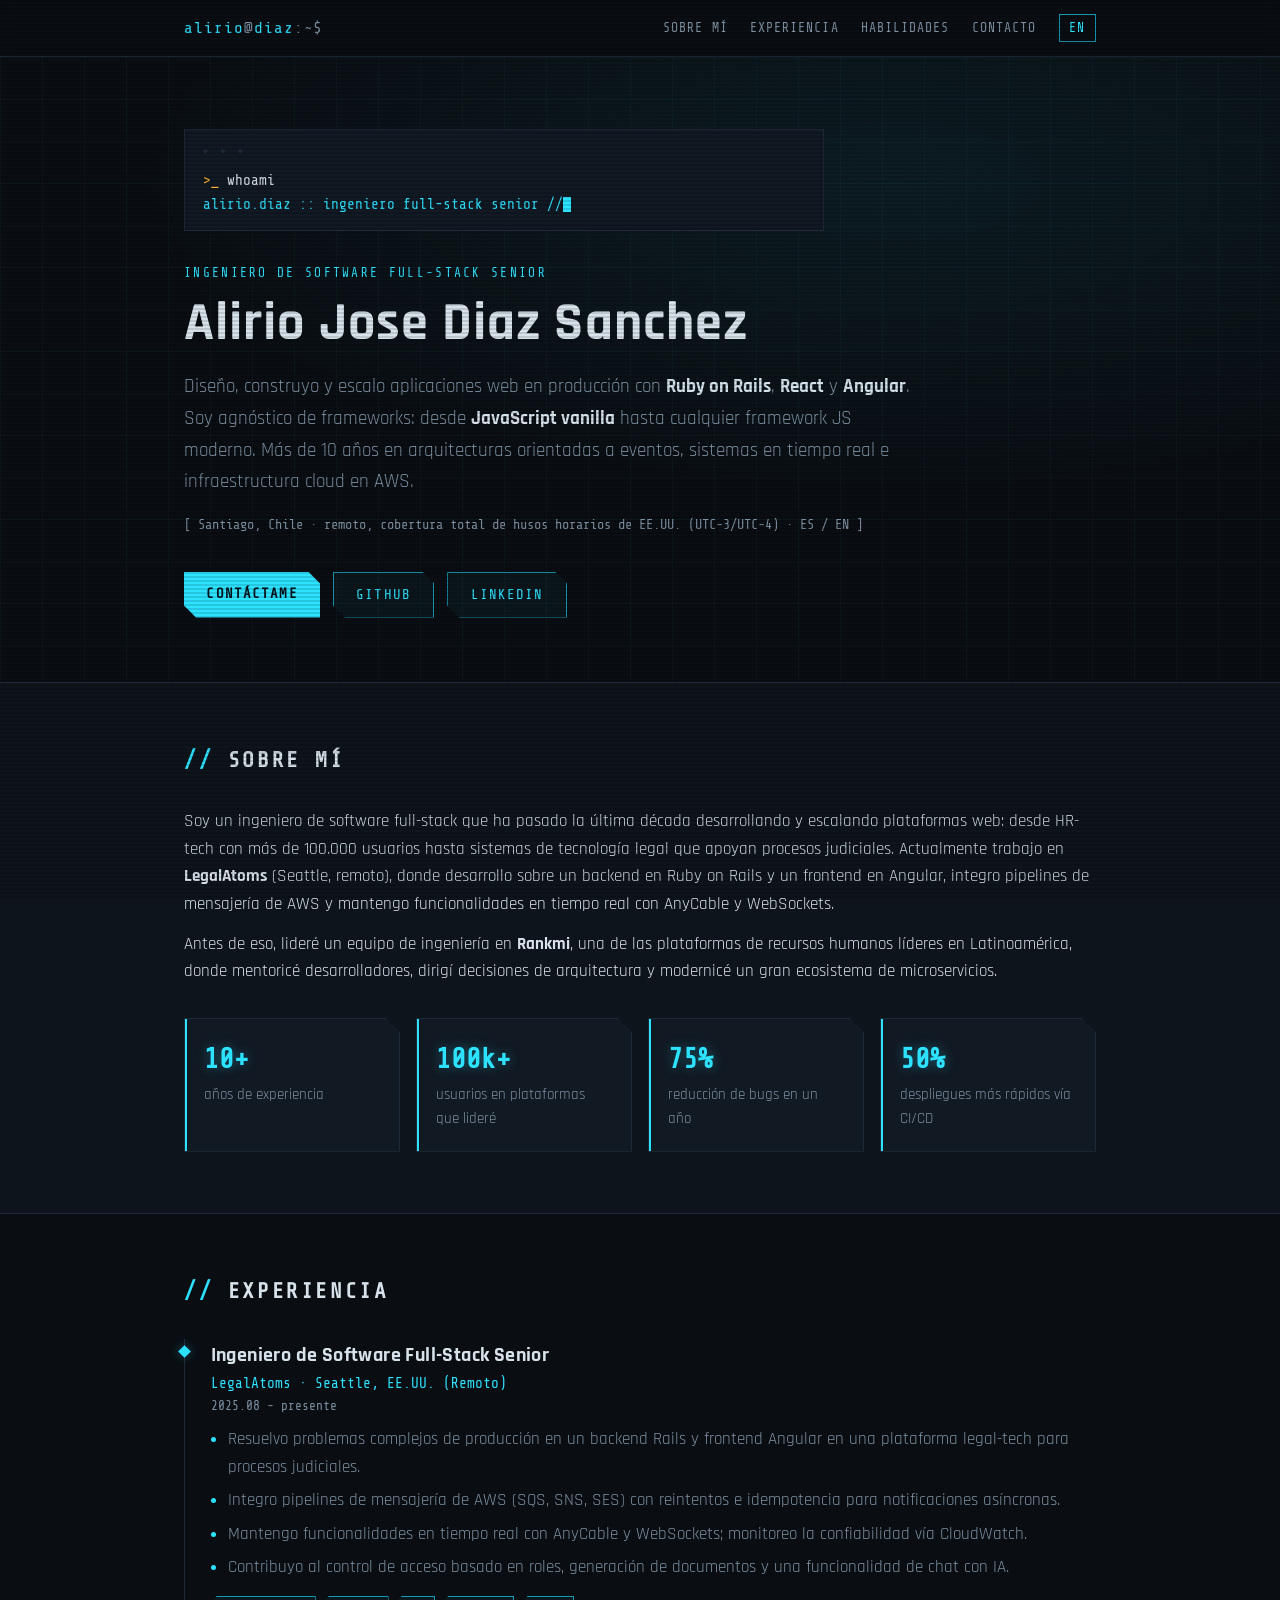
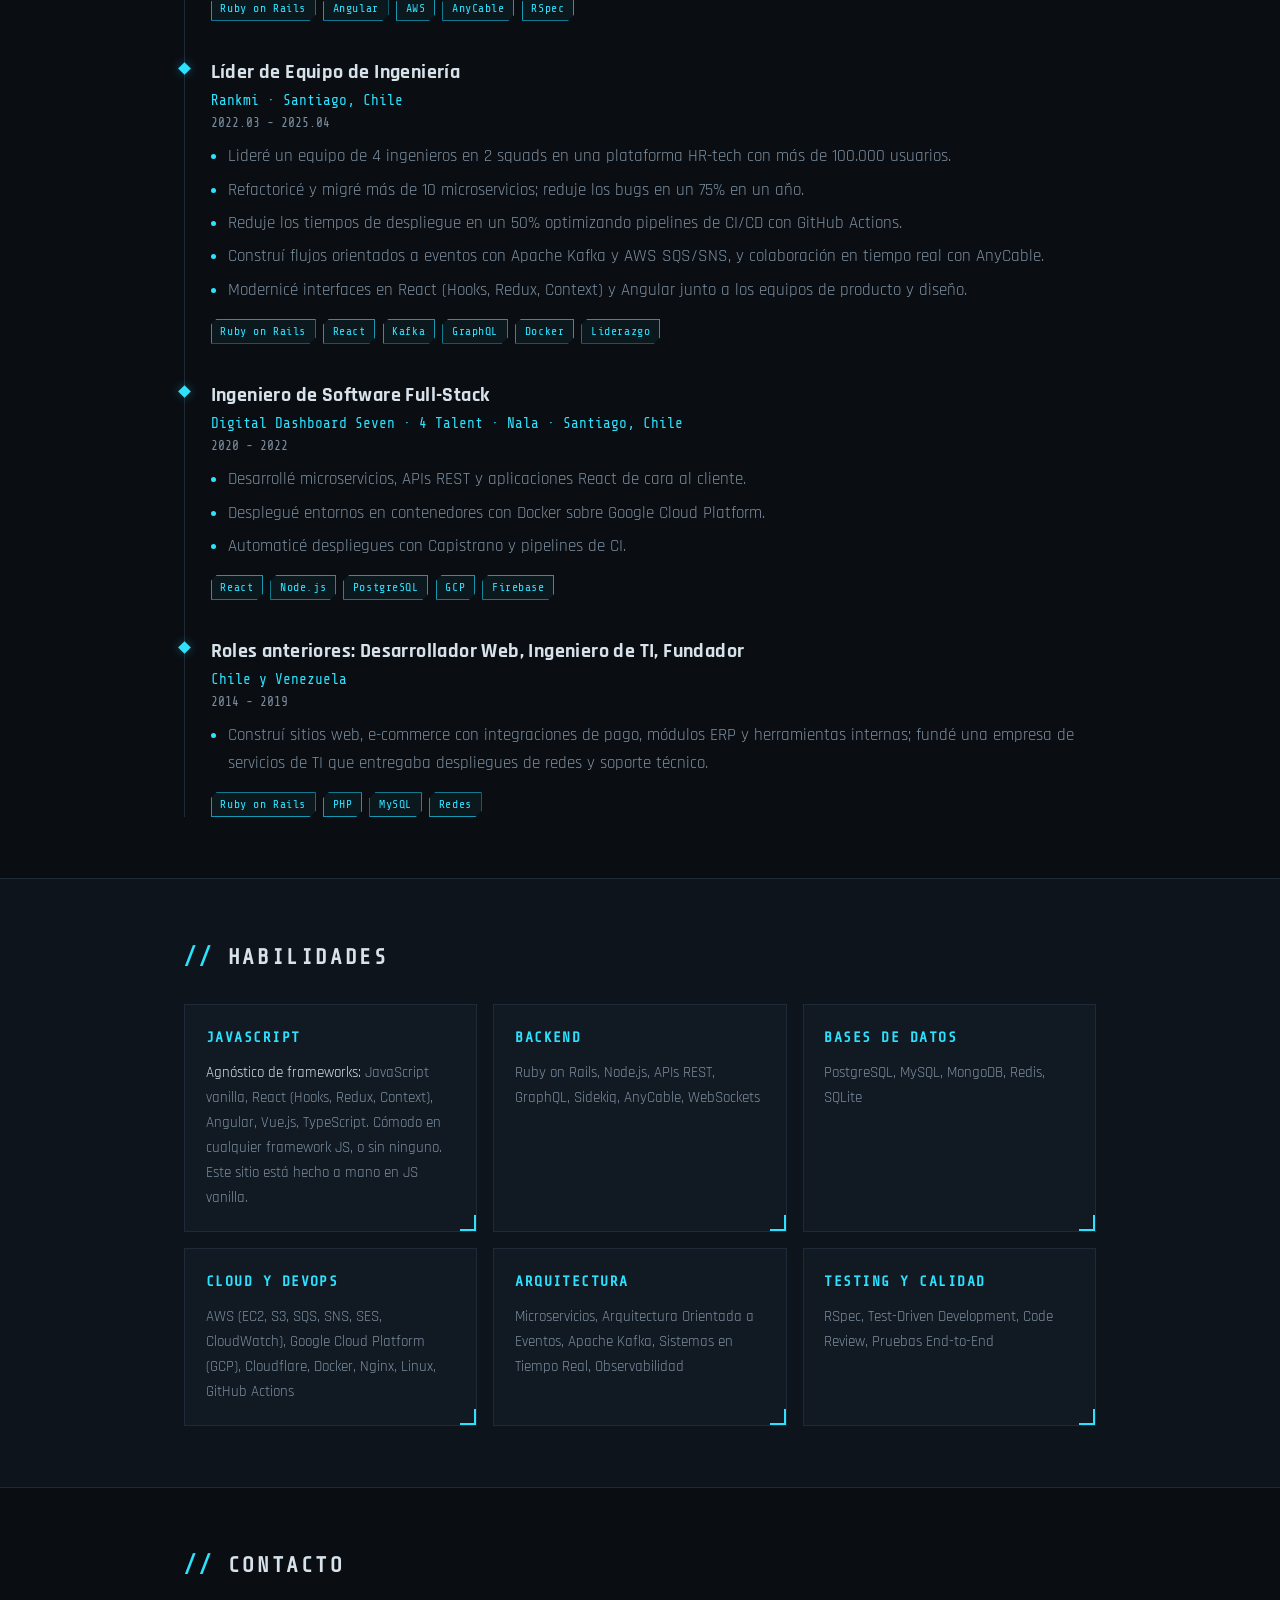
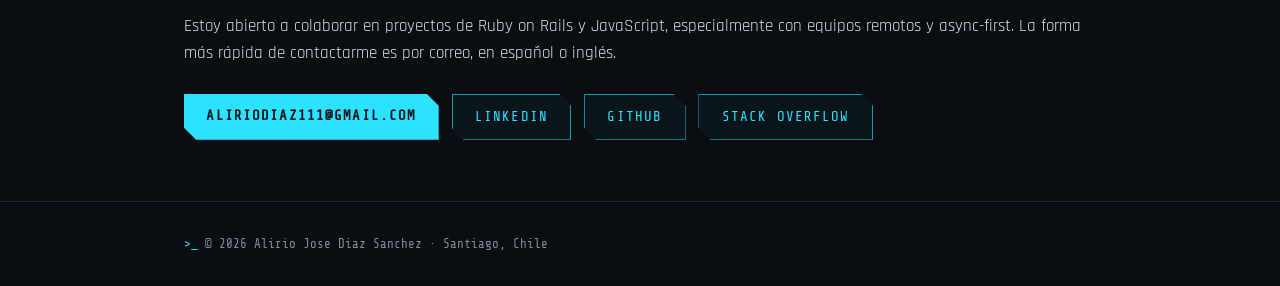
==== es/index.html @ b6ef4b98 "Add personal website: bilingual (EN/ES) portfolio with SEO Co-Authored-By: Claude Fable 5 <noreply@a" ====
<!DOCTYPE html>
<html lang="es">
<head>
  <meta charset="UTF-8">
  <meta name="viewport" content="width=device-width, initial-scale=1.0">
  <title>Alirio Diaz | Ingeniero de Software Full-Stack Senior | Ruby on Rails · React · Angular</title>
  <meta name="description" content="Alirio Jose Diaz Sanchez es un Ingeniero de Software Full-Stack Senior en Santiago de Chile con más de 10 años de experiencia construyendo y escalando aplicaciones web con Ruby on Rails, React, Angular, JavaScript vanilla y AWS.">
  <meta name="author" content="Alirio Jose Diaz Sanchez">
  <meta name="theme-color" content="#0a0e13">
  <link rel="canonical" href="https://aliriods.github.io/es/">
  <link rel="alternate" hreflang="en" href="https://aliriods.github.io/">
  <link rel="alternate" hreflang="es" href="https://aliriods.github.io/es/">
  <link rel="alternate" hreflang="x-default" href="https://aliriods.github.io/">

  <!-- Open Graph -->
  <meta property="og:type" content="profile">
  <meta property="og:title" content="Alirio Diaz | Ingeniero de Software Full-Stack Senior">
  <meta property="og:description" content="Más de 10 años construyendo y escalando aplicaciones web en producción con Ruby on Rails, React, Angular y AWS. Ingeniero JavaScript agnóstico de frameworks. Santiago de Chile, remoto y async-first.">
  <meta property="og:url" content="https://aliriods.github.io/es/">
  <meta property="og:site_name" content="Alirio Diaz">
  <meta property="og:locale" content="es_ES">
  <meta property="og:locale:alternate" content="en_US">

  <!-- Twitter Card -->
  <meta name="twitter:card" content="summary">
  <meta name="twitter:title" content="Alirio Diaz | Ingeniero de Software Full-Stack Senior">
  <meta name="twitter:description" content="Más de 10 años construyendo y escalando aplicaciones web en producción con Ruby on Rails, React, Angular y AWS.">

  <!-- Datos estructurados -->
  <script type="application/ld+json">
  {
    "@context": "https://schema.org",
    "@type": "Person",
    "name": "Alirio Jose Diaz Sanchez",
    "alternateName": "Alirio Diaz",
    "jobTitle": "Ingeniero de Software Full-Stack Senior",
    "url": "https://aliriods.github.io/es/",
    "email": "mailto:aliriodiaz111@gmail.com",
    "address": {
      "@type": "PostalAddress",
      "addressLocality": "Santiago",
      "addressCountry": "CL"
    },
    "worksFor": {
      "@type": "Organization",
      "name": "LegalAtoms"
    },
    "alumniOf": {
      "@type": "CollegeOrUniversity",
      "name": "Universidad Nacional Experimental Politécnica de la Fuerza Armada (UNEFA)"
    },
    "knowsAbout": ["Ruby on Rails", "React", "Angular", "JavaScript", "TypeScript", "PostgreSQL", "AWS", "Google Cloud Platform", "Cloudflare", "Apache Kafka", "Docker", "GraphQL", "Microservicios", "Arquitectura Orientada a Eventos"],
    "knowsLanguage": ["es", "en"],
    "sameAs": [
      "https://github.com/AlirioDS",
      "https://www.linkedin.com/in/alirio-diaz",
      "https://stackoverflow.com/users/6620037/alirio-diaz"
    ]
  }
  </script>

  <link rel="preconnect" href="https://fonts.googleapis.com">
  <link rel="preconnect" href="https://fonts.gstatic.com" crossorigin>
  <link href="https://fonts.googleapis.com/css2?family=Rajdhani:wght@400;600;700&family=Share+Tech+Mono&display=swap" rel="stylesheet">
  <link rel="stylesheet" href="../style.css">
</head>
<body>

<nav>
  <div class="container">
    <a class="brand" href="#">alirio<span>@</span>diaz<span>:~$</span></a>
    <div class="links">
      <a href="#about">Sobre mí</a>
      <a href="#experience">Experiencia</a>
      <a href="#skills">Habilidades</a>
      <a href="#contact">Contacto</a>
      <a class="lang" href="/" hreflang="en" lang="en">EN</a>
    </div>
  </div>
</nav>

<header class="hero">
  <div class="container">
    <div class="terminal" aria-hidden="true">
      <span class="prompt">&gt;_</span> <span class="cmd">whoami</span>
      <span class="out" id="term-out" data-text="alirio.diaz :: ingeniero full-stack senior // acceso concedido"></span>
    </div>
    <p class="kicker">Ingeniero de Software Full-Stack Senior</p>
    <h1><span class="glitch" data-text="Alirio Jose Diaz Sanchez">Alirio Jose Diaz Sanchez</span></h1>
    <p class="tagline">Diseño, construyo y escalo aplicaciones web en producción con <strong>Ruby on Rails</strong>, <strong>React</strong> y <strong>Angular</strong>. Soy agnóstico de frameworks: desde <strong>JavaScript vanilla</strong> hasta cualquier framework JS moderno. Más de 10 años en arquitecturas orientadas a eventos, sistemas en tiempo real e infraestructura cloud en AWS.</p>
    <p class="meta">[ Santiago, Chile · remoto, cobertura total de husos horarios de EE.UU. (UTC-3/UTC-4) · ES / EN ]</p>
    <div class="actions">
      <a class="btn primary" href="mailto:aliriodiaz111@gmail.com">Contáctame</a>
      <a class="btn ghost" href="https://github.com/AlirioDS" rel="me">GitHub</a>
      <a class="btn ghost" href="https://www.linkedin.com/in/alirio-diaz" rel="me">LinkedIn</a>
    </div>
  </div>
</header>

<section class="alt" id="about">
  <div class="container reveal">
    <h2>Sobre mí</h2>
    <p>Soy un ingeniero de software full-stack que ha pasado la última década desarrollando y escalando plataformas web: desde HR-tech con más de 100.000 usuarios hasta sistemas de tecnología legal que apoyan procesos judiciales. Actualmente trabajo en <strong>LegalAtoms</strong> (Seattle, remoto), donde desarrollo sobre un backend en Ruby on Rails y un frontend en Angular, integro pipelines de mensajería de AWS y mantengo funcionalidades en tiempo real con AnyCable y WebSockets.</p>
    <p style="margin-top:0.75rem;">Antes de eso, lideré un equipo de ingeniería en <strong>Rankmi</strong>, una de las plataformas de recursos humanos líderes en Latinoamérica, donde mentoricé desarrolladores, dirigí decisiones de arquitectura y modernicé un gran ecosistema de microservicios.</p>
    <div class="stats">
      <div class="stat"><div class="num">10+</div><div class="label">años de experiencia</div></div>
      <div class="stat"><div class="num">100k+</div><div class="label">usuarios en plataformas que lideré</div></div>
      <div class="stat"><div class="num">75%</div><div class="label">reducción de bugs en un año</div></div>
      <div class="stat"><div class="num">50%</div><div class="label">despliegues más rápidos vía CI/CD</div></div>
    </div>
  </div>
</section>

<section id="experience">
  <div class="container">
    <h2>Experiencia</h2>

    <div class="job reveal">
      <h3>Ingeniero de Software Full-Stack Senior</h3>
      <p class="org">LegalAtoms · Seattle, EE.UU. (Remoto)</p>
      <p class="period">2025.08 - presente</p>
      <ul>
        <li>Resuelvo problemas complejos de producción en un backend Rails y frontend Angular en una plataforma legal-tech para procesos judiciales.</li>
        <li>Integro pipelines de mensajería de AWS (SQS, SNS, SES) con reintentos e idempotencia para notificaciones asíncronas.</li>
        <li>Mantengo funcionalidades en tiempo real con AnyCable y WebSockets; monitoreo la confiabilidad vía CloudWatch.</li>
        <li>Contribuyo al control de acceso basado en roles, generación de documentos y una funcionalidad de chat con IA.</li>
      </ul>
      <div class="tags"><span class="tag">Ruby on Rails</span><span class="tag">Angular</span><span class="tag">AWS</span><span class="tag">AnyCable</span><span class="tag">RSpec</span></div>
    </div>

    <div class="job reveal">
      <h3>Líder de Equipo de Ingeniería</h3>
      <p class="org">Rankmi · Santiago, Chile</p>
      <p class="period">2022.03 - 2025.04</p>
      <ul>
        <li>Lideré un equipo de 4 ingenieros en 2 squads en una plataforma HR-tech con más de 100.000 usuarios.</li>
        <li>Refactoricé y migré más de 10 microservicios; reduje los bugs en un 75% en un año.</li>
        <li>Reduje los tiempos de despliegue en un 50% optimizando pipelines de CI/CD con GitHub Actions.</li>
        <li>Construí flujos orientados a eventos con Apache Kafka y AWS SQS/SNS, y colaboración en tiempo real con AnyCable.</li>
        <li>Modernicé interfaces en React (Hooks, Redux, Context) y Angular junto a los equipos de producto y diseño.</li>
      </ul>
      <div class="tags"><span class="tag">Ruby on Rails</span><span class="tag">React</span><span class="tag">Kafka</span><span class="tag">GraphQL</span><span class="tag">Docker</span><span class="tag">Liderazgo</span></div>
    </div>

    <div class="job reveal">
      <h3>Ingeniero de Software Full-Stack</h3>
      <p class="org">Digital Dashboard Seven · 4 Talent · Nala · Santiago, Chile</p>
      <p class="period">2020 - 2022</p>
      <ul>
        <li>Desarrollé microservicios, APIs REST y aplicaciones React de cara al cliente.</li>
        <li>Desplegué entornos en contenedores con Docker sobre Google Cloud Platform.</li>
        <li>Automaticé despliegues con Capistrano y pipelines de CI.</li>
      </ul>
      <div class="tags"><span class="tag">React</span><span class="tag">Node.js</span><span class="tag">PostgreSQL</span><span class="tag">GCP</span><span class="tag">Firebase</span></div>
    </div>

    <div class="job reveal">
      <h3>Roles anteriores: Desarrollador Web, Ingeniero de TI, Fundador</h3>
      <p class="org">Chile y Venezuela</p>
      <p class="period">2014 - 2019</p>
      <ul>
        <li>Construí sitios web, e-commerce con integraciones de pago, módulos ERP y herramientas internas; fundé una empresa de servicios de TI que entregaba despliegues de redes y soporte técnico.</li>
      </ul>
      <div class="tags"><span class="tag">Ruby on Rails</span><span class="tag">PHP</span><span class="tag">MySQL</span><span class="tag">Redes</span></div>
    </div>
  </div>
</section>

<section class="alt" id="skills">
  <div class="container">
    <h2>Habilidades</h2>
    <div class="skills-grid">
      <div class="skill-card reveal"><h3>JavaScript</h3><p><span class="hl">Agnóstico de frameworks:</span> JavaScript vanilla, React (Hooks, Redux, Context), Angular, Vue.js, TypeScript. Cómodo en cualquier framework JS, o sin ninguno. Este sitio está hecho a mano en JS vanilla.</p></div>
      <div class="skill-card reveal"><h3>Backend</h3><p>Ruby on Rails, Node.js, APIs REST, GraphQL, Sidekiq, AnyCable, WebSockets</p></div>
      <div class="skill-card reveal"><h3>Bases de datos</h3><p>PostgreSQL, MySQL, MongoDB, Redis, SQLite</p></div>
      <div class="skill-card reveal"><h3>Cloud y DevOps</h3><p>AWS (EC2, S3, SQS, SNS, SES, CloudWatch), Google Cloud Platform (GCP), Cloudflare, Docker, Nginx, Linux, GitHub Actions</p></div>
      <div class="skill-card reveal"><h3>Arquitectura</h3><p>Microservicios, Arquitectura Orientada a Eventos, Apache Kafka, Sistemas en Tiempo Real, Observabilidad</p></div>
      <div class="skill-card reveal"><h3>Testing y Calidad</h3><p>RSpec, Test-Driven Development, Code Review, Pruebas End-to-End</p></div>
    </div>
  </div>
</section>

<section id="contact">
  <div class="container reveal">
    <h2>Contacto</h2>
    <p>Estoy abierto a colaborar en proyectos de Ruby on Rails y JavaScript, especialmente con equipos remotos y async-first. La forma más rápida de contactarme es por correo, en español o inglés.</p>
    <div class="contact-links">
      <a class="btn primary" href="mailto:aliriodiaz111@gmail.com">aliriodiaz111@gmail.com</a>
      <a class="btn ghost" href="https://www.linkedin.com/in/alirio-diaz" rel="me">LinkedIn</a>
      <a class="btn ghost" href="https://github.com/AlirioDS" rel="me">GitHub</a>
      <a class="btn ghost" href="https://stackoverflow.com/users/6620037/alirio-diaz" rel="me">Stack Overflow</a>
    </div>
  </div>
</section>

<footer>
  <div class="container">
    <span class="accent">&gt;_</span> © 2026 Alirio Jose Diaz Sanchez · Santiago, Chile
  </div>
</footer>

<script src="../app.js"></script>
</body>
</html>
---- style.css ----
/* ── ctOS-inspired theme ─────────────────────────────────────── */
:root {
  --bg: #0a0e13;
  --bg-alt: #0e141b;
  --panel: #111923;
  --text: #d7e2ea;
  --text-muted: #7d8fa0;
  --accent: #2de2ff;
  --accent-dim: #1698b3;
  --accent-glow: rgba(45, 226, 255, 0.35);
  --warn: #ffb02e;
  --border: #1e2a38;
  --mono: "Share Tech Mono", Consolas, Monaco, monospace;
  --sans: "Rajdhani", "Segoe UI", sans-serif;
}
* { margin: 0; padding: 0; box-sizing: border-box; }
html { scroll-behavior: smooth; }
body {
  font-family: var(--sans);
  background: var(--bg);
  color: var(--text);
  line-height: 1.65;
  font-size: 1.05rem;
  overflow-x: hidden;
}

/* scanlines overlay */
body::after {
  content: "";
  position: fixed; inset: 0;
  pointer-events: none;
  background: repeating-linear-gradient(
    0deg, transparent 0 2px, rgba(0, 0, 0, 0.12) 2px 4px
  );
  z-index: 999;
}

.container { max-width: 960px; margin: 0 auto; padding: 0 1.5rem; }
::selection { background: var(--accent); color: #04121a; }

a { color: var(--accent); }

/* ── nav ─────────────────────────────────────────────────────── */
nav {
  position: sticky; top: 0; z-index: 10;
  background: rgba(10, 14, 19, 0.9);
  backdrop-filter: blur(8px);
  border-bottom: 1px solid var(--border);
}
nav .container { display: flex; align-items: center; justify-content: space-between; height: 3.5rem; }
nav .brand {
  font-family: var(--mono); font-size: 1rem;
  color: var(--accent); text-decoration: none; letter-spacing: 0.06em;
}
nav .brand span { color: var(--text-muted); }
nav .links { display: flex; align-items: center; }
nav .links a {
  color: var(--text-muted); text-decoration: none; margin-left: 1.4rem;
  font-family: var(--mono); font-size: 0.82rem; text-transform: uppercase; letter-spacing: 0.08em;
}
nav .links a:hover { color: var(--accent); text-shadow: 0 0 8px var(--accent-glow); }
nav .lang {
  border: 1px solid var(--accent-dim); padding: 0.15rem 0.6rem;
  color: var(--accent) !important;
}
nav .lang:hover { background: var(--accent); color: #04121a !important; }

/* ── hero ────────────────────────────────────────────────────── */
header.hero { padding: 4.5rem 0 4rem; position: relative; }
header.hero::before {
  content: "";
  position: absolute; inset: 0;
  background:
    radial-gradient(ellipse 60% 50% at 70% 20%, rgba(45, 226, 255, 0.07), transparent),
    linear-gradient(rgba(45,226,255,0.03) 1px, transparent 1px),
    linear-gradient(90deg, rgba(45,226,255,0.03) 1px, transparent 1px);
  background-size: auto, 42px 42px, 42px 42px;
  pointer-events: none;
}
.terminal {
  font-family: var(--mono); font-size: 0.9rem;
  border: 1px solid var(--border); background: var(--panel);
  padding: 0.85rem 1.1rem; margin-bottom: 2rem; max-width: 640px;
  position: relative;
}
.terminal::before {
  content: "● ● ●"; display: block; color: var(--border);
  font-size: 0.6rem; letter-spacing: 0.35em; margin-bottom: 0.6rem;
}
.terminal .prompt { color: var(--warn); }
.terminal .cmd { color: var(--text); }
.terminal .out { color: var(--accent); display: block; min-height: 1.4em; }
.cursor { display: inline-block; width: 0.55em; height: 1.05em; background: var(--accent); vertical-align: text-bottom; animation: blink 1s steps(1) infinite; }
@keyframes blink { 50% { opacity: 0; } }

.hero .kicker {
  font-family: var(--mono); color: var(--accent);
  letter-spacing: 0.18em; text-transform: uppercase; font-size: 0.8rem;
}
.hero h1 {
  font-size: clamp(2.1rem, 6vw, 3.4rem); line-height: 1.1;
  margin: 0.6rem 0 1.1rem; font-weight: 700; letter-spacing: 0.02em;
  position: relative;
}

/* glitch */
.glitch { position: relative; display: inline-block; }
.glitch::before, .glitch::after {
  content: attr(data-text);
  position: absolute; inset: 0; overflow: hidden;
  clip-path: inset(50% 0 50% 0); opacity: 0;
}
.glitch::before { color: var(--accent); transform: translate(-2px, -2px); }
.glitch::after { color: var(--warn); transform: translate(2px, 2px); }
.glitch.glitching::before, .glitch.glitching::after { opacity: 0.85; animation: glitch-slice 0.35s steps(3) both; }
@keyframes glitch-slice {
  0%   { clip-path: inset(10% 0 80% 0); }
  33%  { clip-path: inset(60% 0 15% 0); }
  66%  { clip-path: inset(30% 0 55% 0); }
  100% { clip-path: inset(85% 0 5% 0); }
}

.hero p.tagline { font-size: 1.2rem; color: var(--text-muted); max-width: 46rem; }
.hero p.tagline strong { color: var(--text); }
.hero .meta { margin-top: 1rem; color: var(--text-muted); font-family: var(--mono); font-size: 0.85rem; }
.hero .actions { margin-top: 2.2rem; display: flex; gap: 0.8rem; flex-wrap: wrap; }

.btn {
  display: inline-block; padding: 0.65rem 1.4rem; text-decoration: none;
  font-family: var(--mono); font-size: 0.88rem; text-transform: uppercase; letter-spacing: 0.08em;
  clip-path: polygon(0 0, calc(100% - 12px) 0, 100% 12px, 100% 100%, 12px 100%, 0 calc(100% - 12px));
  transition: box-shadow 0.15s, background 0.15s, color 0.15s;
}
.btn.primary { background: var(--accent); color: #04121a; font-weight: 700; }
.btn.primary:hover { box-shadow: 0 0 18px var(--accent-glow); }
.btn.ghost { border: 1px solid var(--accent-dim); color: var(--accent); background: rgba(45,226,255,0.04); }
.btn.ghost:hover { background: rgba(45,226,255,0.12); box-shadow: 0 0 12px var(--accent-glow); }

/* ── sections ────────────────────────────────────────────────── */
section { padding: 3.8rem 0; }
section.alt { background: var(--bg-alt); border-top: 1px solid var(--border); border-bottom: 1px solid var(--border); }
h2 {
  font-family: var(--mono); font-size: 1.35rem; margin-bottom: 1.8rem;
  text-transform: uppercase; letter-spacing: 0.12em; color: var(--text);
}
h2::before { content: "// "; color: var(--accent); }

/* fade-in only when JS is running — content stays visible without it */
.js .reveal { opacity: 0; transform: translateY(18px); transition: opacity 0.5s, transform 0.5s; }
.js .reveal.visible { opacity: 1; transform: none; }

/* stats */
.stats { display: grid; grid-template-columns: repeat(auto-fit, minmax(180px, 1fr)); gap: 1rem; margin-top: 2rem; }
.stat {
  background: var(--panel); border: 1px solid var(--border); padding: 1.2rem;
  position: relative;
  clip-path: polygon(0 0, calc(100% - 14px) 0, 100% 14px, 100% 100%, 0 100%);
}
.stat::before { content: ""; position: absolute; left: 0; top: 0; bottom: 0; width: 2px; background: var(--accent); }
.stat .num { font-family: var(--mono); font-size: 1.7rem; font-weight: 700; color: var(--accent); text-shadow: 0 0 12px var(--accent-glow); }
.stat .label { color: var(--text-muted); font-size: 0.92rem; }

/* experience */
.job { border-left: 1px solid var(--border); padding: 0 0 2.2rem 1.6rem; position: relative; }
.job:last-child { padding-bottom: 0; }
.job::before {
  content: ""; position: absolute; left: -5px; top: 8px;
  width: 9px; height: 9px; background: var(--accent);
  transform: rotate(45deg); box-shadow: 0 0 10px var(--accent-glow);
}
.job h3 { font-size: 1.25rem; font-weight: 700; letter-spacing: 0.02em; }
.job .org { color: var(--accent); font-family: var(--mono); font-size: 0.9rem; }
.job .period { color: var(--text-muted); font-family: var(--mono); font-size: 0.8rem; margin-bottom: 0.6rem; }
.job ul { margin: 0.5rem 0 0.9rem 1.1rem; color: var(--text-muted); }
.job li { margin-bottom: 0.35rem; }
.job li::marker { color: var(--accent); }
.tags { display: flex; flex-wrap: wrap; gap: 0.45rem; }
.tag {
  font-family: var(--mono); font-size: 0.72rem; letter-spacing: 0.05em;
  color: var(--accent); border: 1px solid var(--accent-dim);
  padding: 0.12rem 0.55rem; background: rgba(45,226,255,0.05);
  clip-path: polygon(6px 0, 100% 0, 100% calc(100% - 6px), calc(100% - 6px) 100%, 0 100%, 0 6px);
}

/* skills */
.skills-grid { display: grid; grid-template-columns: repeat(auto-fit, minmax(260px, 1fr)); gap: 1rem; }
.skill-card {
  background: var(--panel); border: 1px solid var(--border); padding: 1.3rem;
  position: relative;
}
.skill-card::after {
  content: ""; position: absolute; right: 0; bottom: 0;
  width: 14px; height: 14px;
  border-right: 2px solid var(--accent); border-bottom: 2px solid var(--accent);
}
.skill-card h3 { font-family: var(--mono); font-size: 0.92rem; margin-bottom: 0.6rem; color: var(--accent); text-transform: uppercase; letter-spacing: 0.1em; }
.skill-card p { color: var(--text-muted); font-size: 0.95rem; }
.skill-card .hl { color: var(--text); }

/* contact */
.contact-links { display: flex; flex-wrap: wrap; gap: 0.8rem; margin-top: 1.6rem; }

footer {
  border-top: 1px solid var(--border); padding: 2rem 0;
  color: var(--text-muted); font-family: var(--mono); font-size: 0.78rem;
}
footer .accent { color: var(--accent); }

@media (max-width: 640px) {
  nav .container {
    flex-wrap: wrap; height: auto;
    padding-top: 0.55rem; padding-bottom: 0.65rem; row-gap: 0.25rem;
  }
  nav .brand { font-size: 0.88rem; }
  nav .links { display: flex; flex-wrap: wrap; gap: 0.45rem 1rem; width: 100%; }
  nav .links a { margin-left: 0; font-size: 0.74rem; }
  header.hero { padding: 3rem 0 2.5rem; }
}
@media (prefers-reduced-motion: reduce) {
  .js .reveal { opacity: 1; transform: none; transition: none; }
  .cursor { animation: none; }
  .glitch.glitching::before, .glitch.glitching::after { animation: none; opacity: 0; }
}
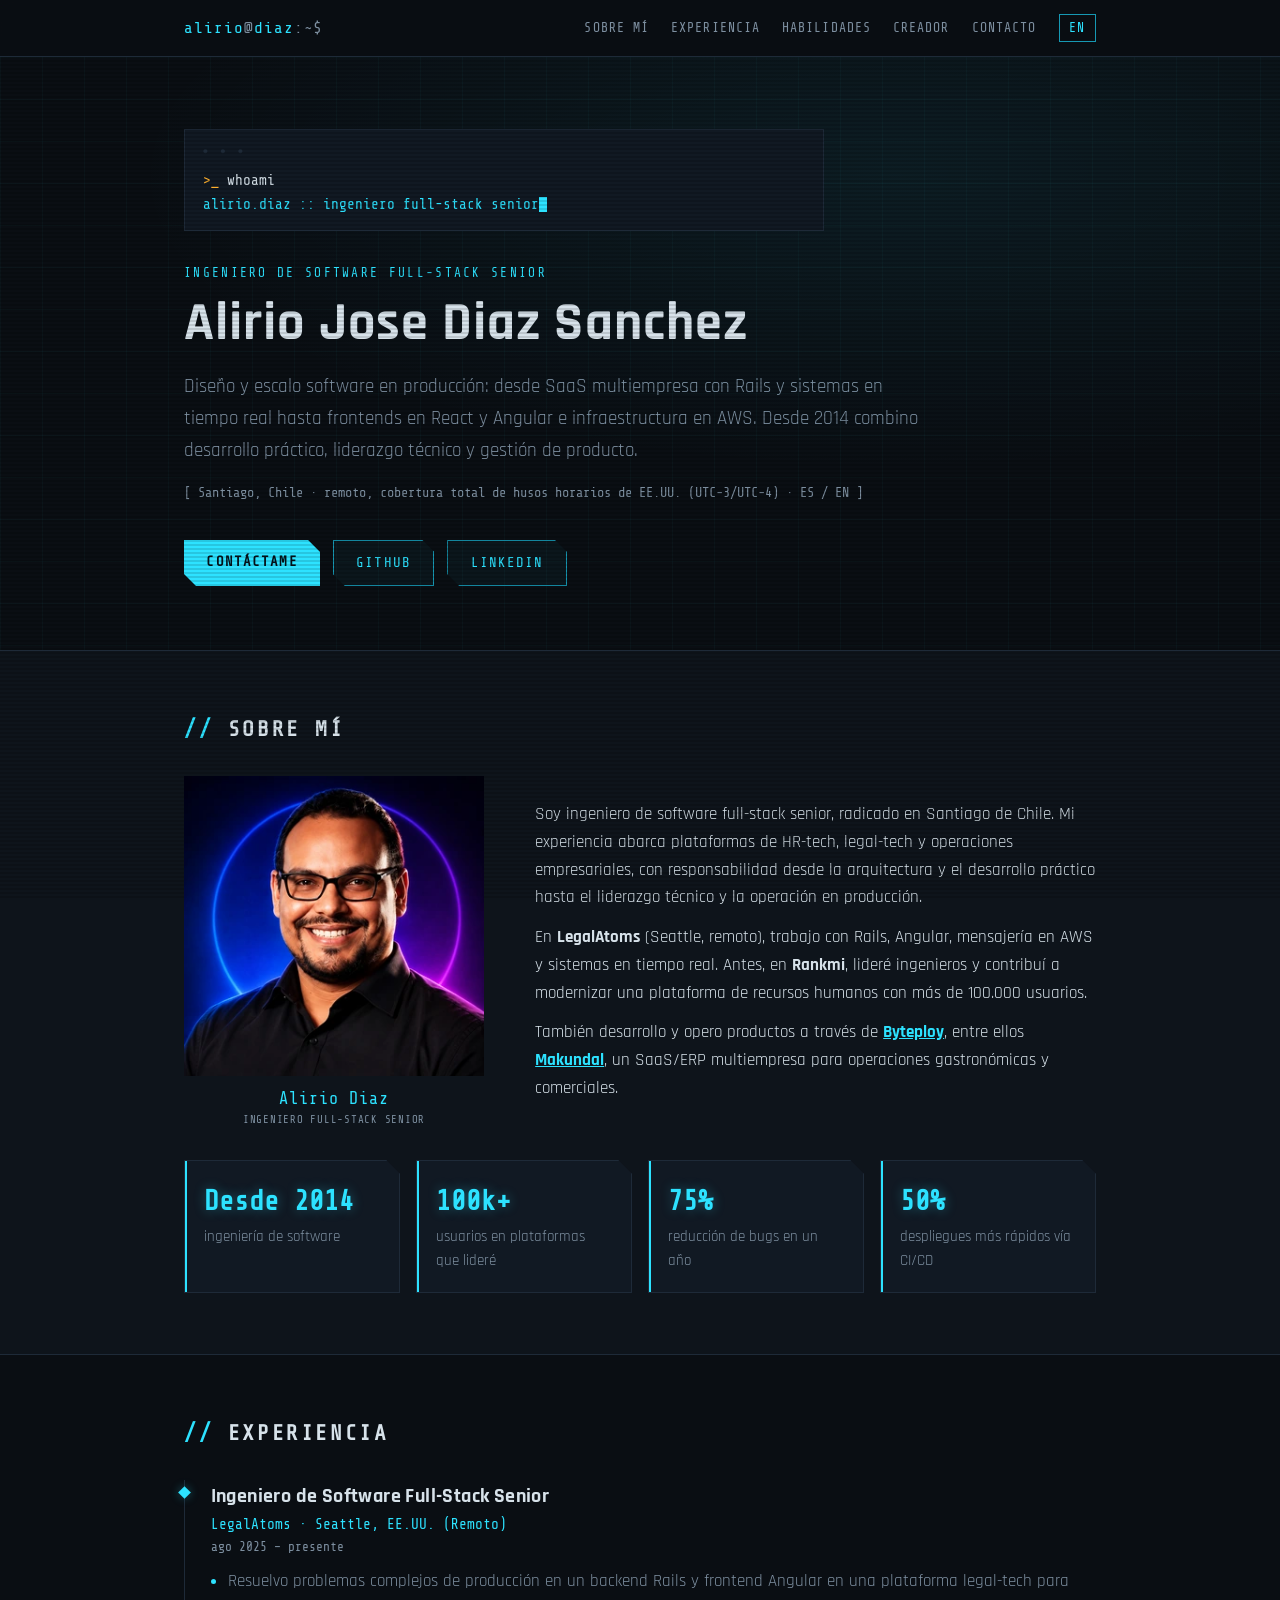
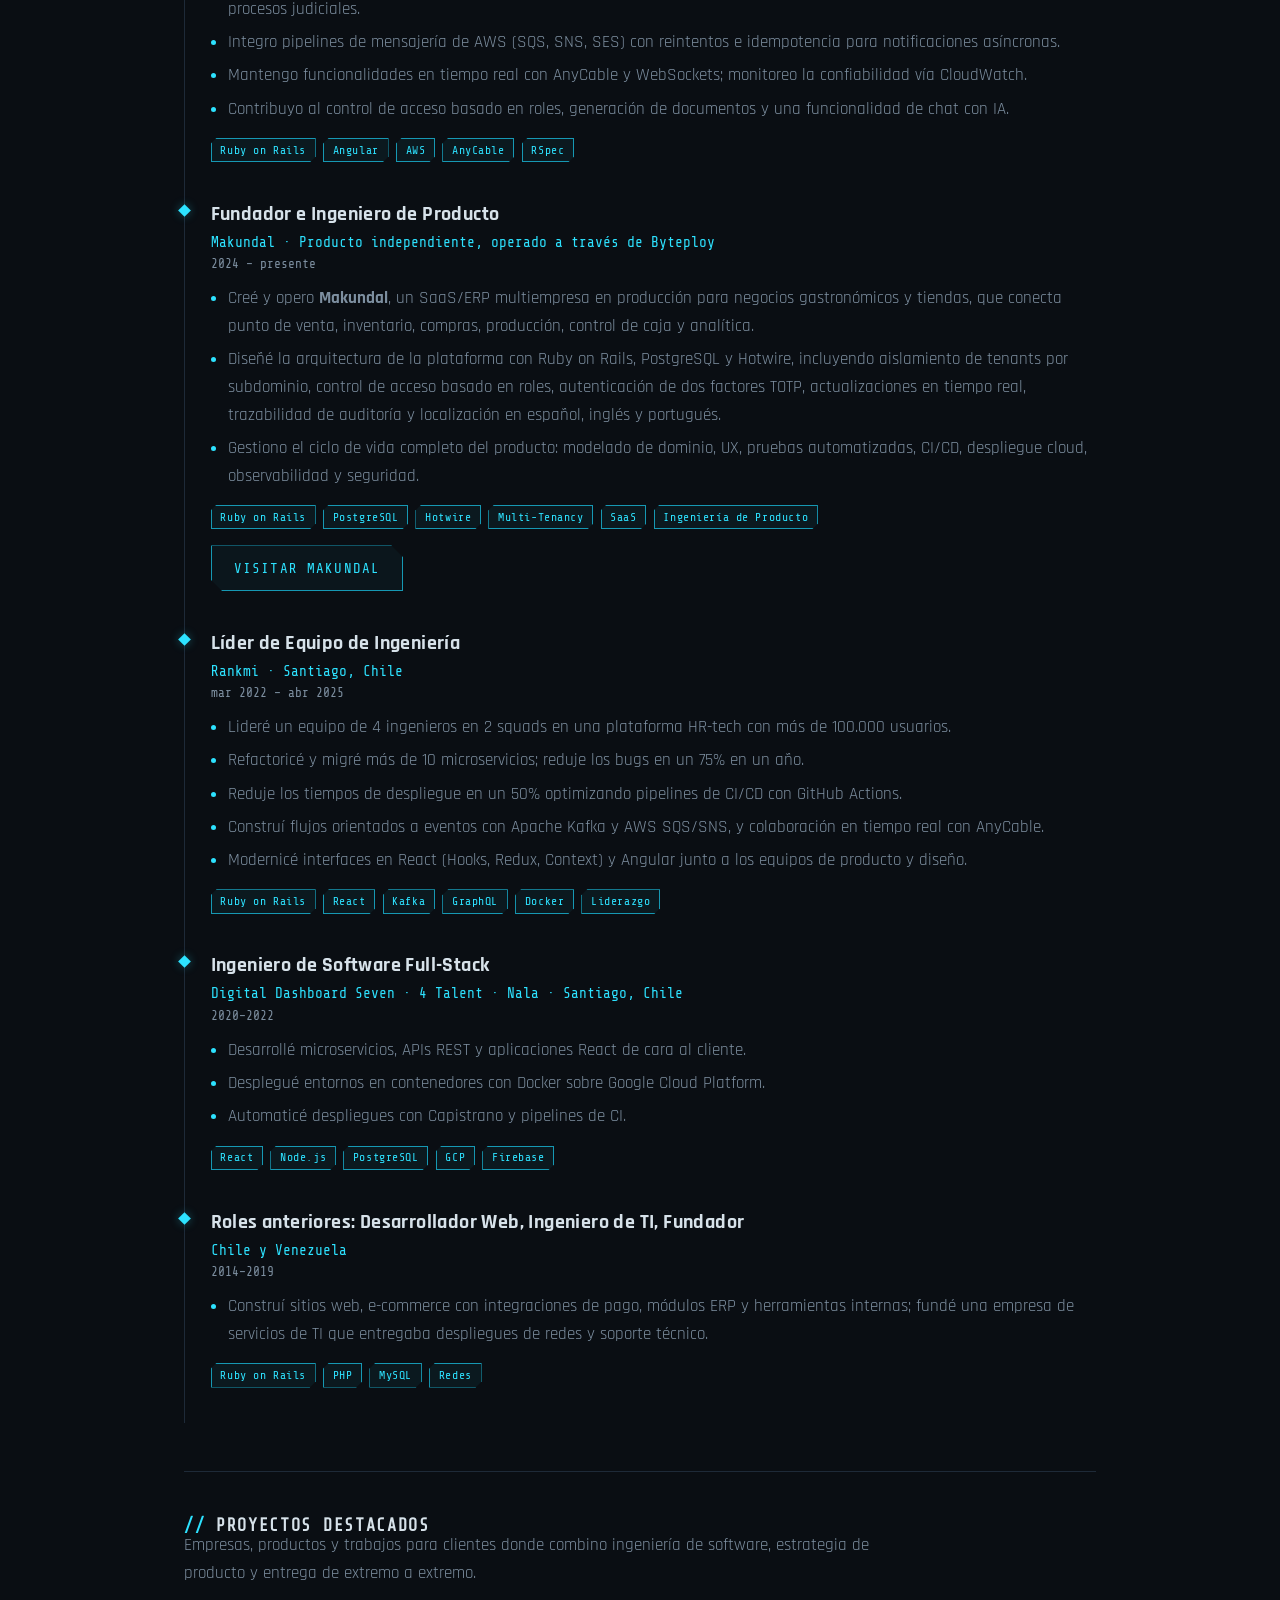
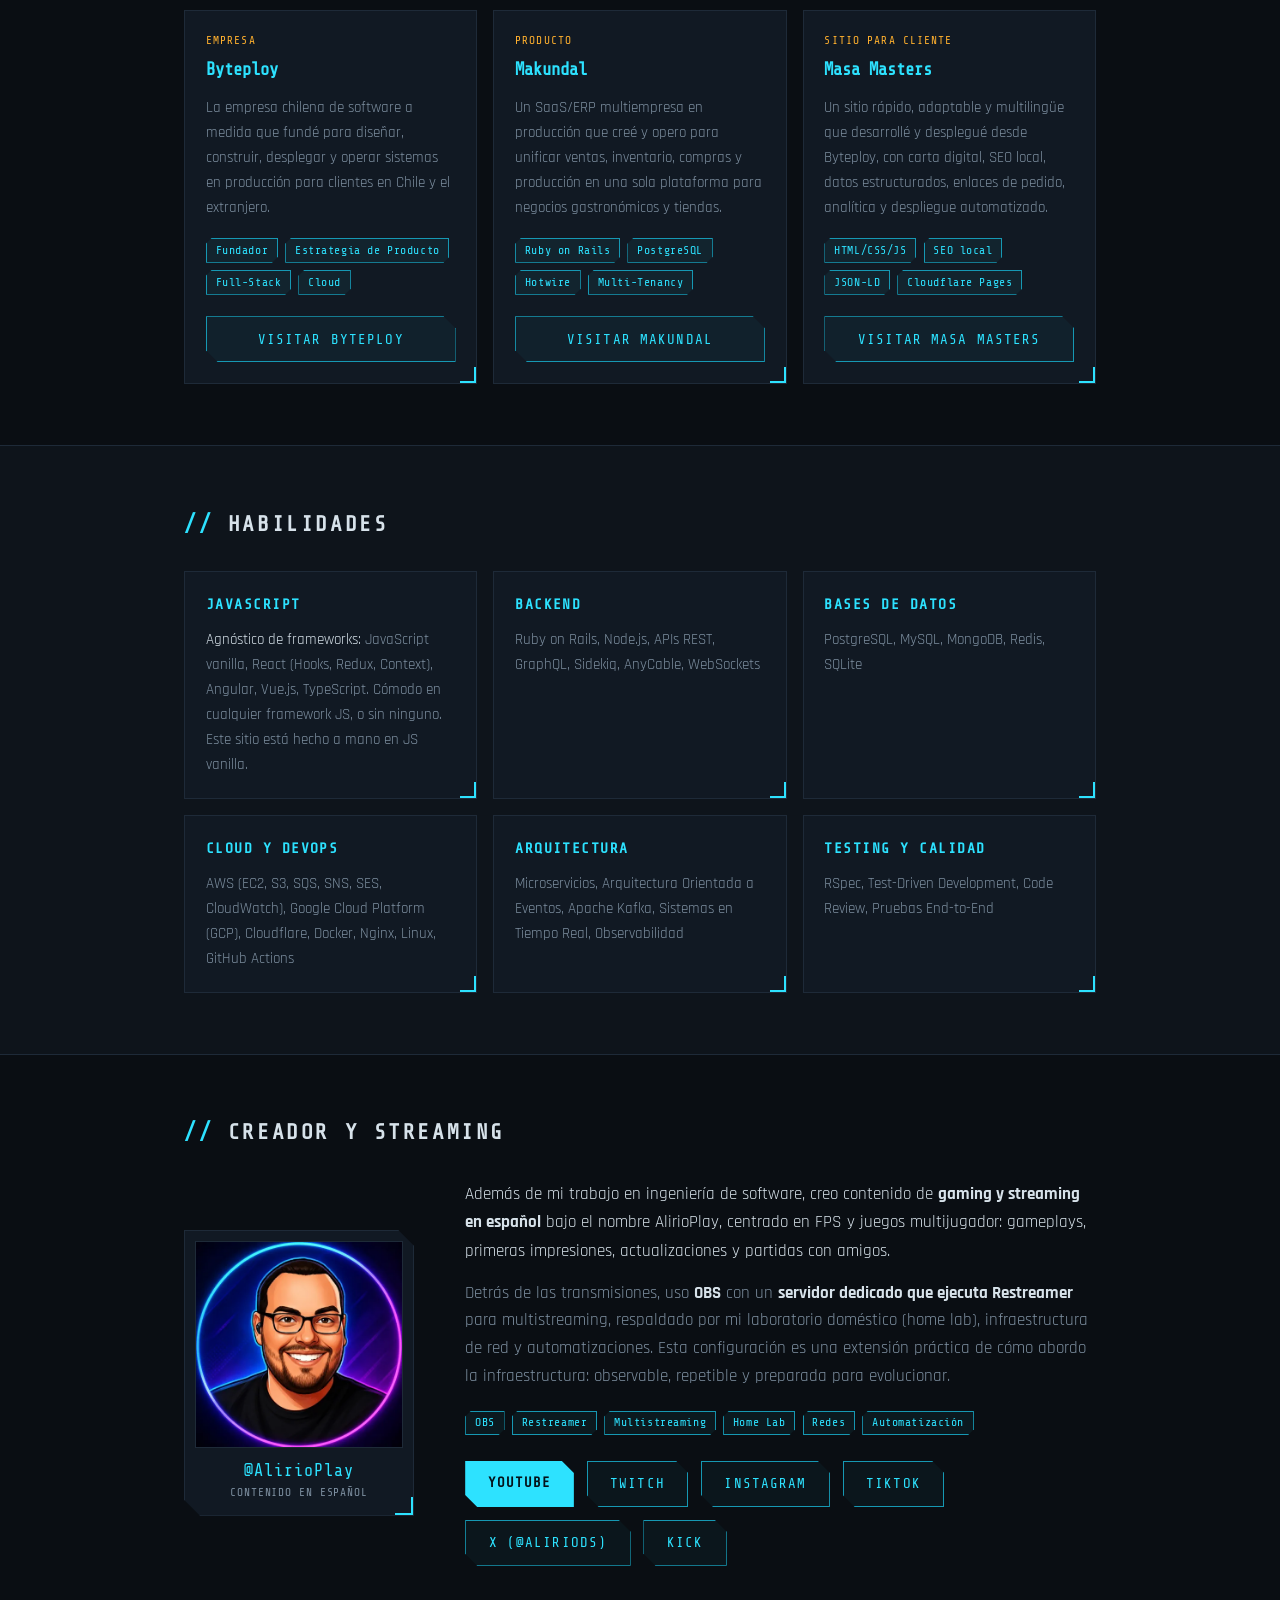
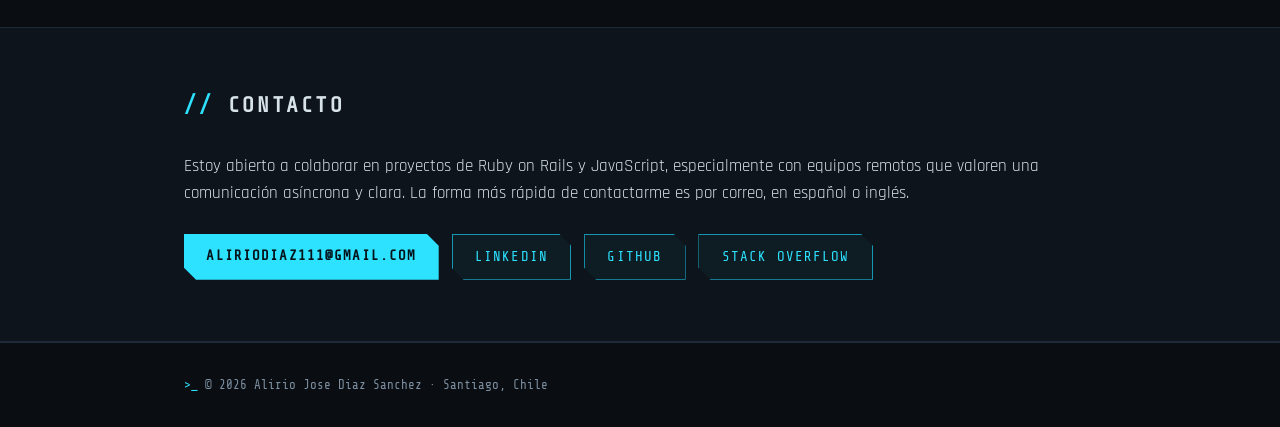
==== commit 33dcf9e6: "Add bilingual creator section and portfolio updates" ====
--- a/es/index.html
+++ b/es/index.html
@@ -3,10 +3,11 @@
 <head>
   <meta charset="UTF-8">
   <meta name="viewport" content="width=device-width, initial-scale=1.0">
-  <title>Alirio Diaz | Ingeniero de Software Full-Stack Senior | Ruby on Rails · React · Angular</title>
-  <meta name="description" content="Alirio Jose Diaz Sanchez es un Ingeniero de Software Full-Stack Senior en Santiago de Chile con más de 10 años de experiencia construyendo y escalando aplicaciones web con Ruby on Rails, React, Angular, JavaScript vanilla y AWS.">
+  <title>Alirio Diaz | Ingeniero Full-Stack Senior — Rails y JavaScript</title>
+  <meta name="description" content="Ingeniero full-stack senior en Santiago con más de 10 años creando plataformas con Rails, React y AWS. Fundador de Byteploy y creador del SaaS/ERP Makundal.">
   <meta name="author" content="Alirio Jose Diaz Sanchez">
   <meta name="theme-color" content="#0a0e13">
+  <link rel="icon" type="image/png" sizes="64x64" href="../assets/favicon.png">
   <link rel="canonical" href="https://aliriods.github.io/es/">
   <link rel="alternate" hreflang="en" href="https://aliriods.github.io/">
   <link rel="alternate" hreflang="es" href="https://aliriods.github.io/es/">
@@ -14,54 +15,95 @@
 
   <!-- Open Graph -->
   <meta property="og:type" content="profile">
-  <meta property="og:title" content="Alirio Diaz | Ingeniero de Software Full-Stack Senior">
-  <meta property="og:description" content="Más de 10 años construyendo y escalando aplicaciones web en producción con Ruby on Rails, React, Angular y AWS. Ingeniero JavaScript agnóstico de frameworks. Santiago de Chile, remoto y async-first.">
+  <meta property="og:title" content="Alirio Diaz | Ingeniero Full-Stack Senior — Rails y JavaScript">
+  <meta property="og:description" content="Ingeniero full-stack senior en Santiago con más de 10 años creando plataformas con Rails, React y AWS. Fundador de Byteploy y creador del SaaS/ERP Makundal.">
   <meta property="og:url" content="https://aliriods.github.io/es/">
   <meta property="og:site_name" content="Alirio Diaz">
+  <meta property="og:image" content="https://aliriods.github.io/assets/alirio-diaz-profile.webp">
+  <meta property="og:image:width" content="1254">
+  <meta property="og:image:height" content="1254">
+  <meta property="og:image:alt" content="Retrato profesional de Alirio Diaz">
   <meta property="og:locale" content="es_ES">
   <meta property="og:locale:alternate" content="en_US">
 
   <!-- Twitter Card -->
   <meta name="twitter:card" content="summary">
-  <meta name="twitter:title" content="Alirio Diaz | Ingeniero de Software Full-Stack Senior">
-  <meta name="twitter:description" content="Más de 10 años construyendo y escalando aplicaciones web en producción con Ruby on Rails, React, Angular y AWS.">
+  <meta name="twitter:creator" content="@AlirioDS">
+  <meta name="twitter:title" content="Alirio Diaz | Ingeniero Full-Stack Senior — Rails y JavaScript">
+  <meta name="twitter:description" content="Ingeniero full-stack senior en Santiago con más de 10 años creando plataformas con Rails, React y AWS. Fundador de Byteploy y creador del SaaS/ERP Makundal.">
+  <meta name="twitter:image" content="https://aliriods.github.io/assets/alirio-diaz-profile.webp">
+  <meta name="twitter:image:alt" content="Retrato profesional de Alirio Diaz">
 
   <!-- Datos estructurados -->
   <script type="application/ld+json">
   {
     "@context": "https://schema.org",
-    "@type": "Person",
-    "name": "Alirio Jose Diaz Sanchez",
-    "alternateName": "Alirio Diaz",
-    "jobTitle": "Ingeniero de Software Full-Stack Senior",
-    "url": "https://aliriods.github.io/es/",
-    "email": "mailto:aliriodiaz111@gmail.com",
-    "address": {
-      "@type": "PostalAddress",
-      "addressLocality": "Santiago",
-      "addressCountry": "CL"
-    },
-    "worksFor": {
-      "@type": "Organization",
-      "name": "LegalAtoms"
-    },
-    "alumniOf": {
-      "@type": "CollegeOrUniversity",
-      "name": "Universidad Nacional Experimental Politécnica de la Fuerza Armada (UNEFA)"
-    },
-    "knowsAbout": ["Ruby on Rails", "React", "Angular", "JavaScript", "TypeScript", "PostgreSQL", "AWS", "Google Cloud Platform", "Cloudflare", "Apache Kafka", "Docker", "GraphQL", "Microservicios", "Arquitectura Orientada a Eventos"],
-    "knowsLanguage": ["es", "en"],
-    "sameAs": [
-      "https://github.com/AlirioDS",
-      "https://www.linkedin.com/in/alirio-diaz",
-      "https://stackoverflow.com/users/6620037/alirio-diaz"
+    "@graph": [
+      {
+        "@type": "ProfilePage",
+        "@id": "https://aliriods.github.io/es/#profile",
+        "url": "https://aliriods.github.io/es/",
+        "name": "Alirio Diaz | Ingeniero Full-Stack Senior",
+        "isPartOf": { "@id": "https://aliriods.github.io/#website" },
+        "inLanguage": "es",
+        "dateModified": "2026-08-31",
+        "mainEntity": { "@id": "https://aliriods.github.io/#person" }
+      },
+      {
+        "@type": "Person",
+        "@id": "https://aliriods.github.io/#person",
+        "name": "Alirio Jose Diaz Sanchez",
+        "alternateName": ["Alirio Diaz", "AlirioDS", "AlirioPlay"],
+        "description": "Ingeniero full-stack senior en Santiago con más de 10 años creando plataformas con Rails, React y AWS. Fundador de Byteploy y creador de Makundal.",
+        "jobTitle": "Ingeniero de Software Full-Stack Senior",
+        "url": "https://aliriods.github.io/",
+        "image": {
+          "@type": "ImageObject",
+          "url": "https://aliriods.github.io/assets/alirio-diaz-profile.webp",
+          "width": 1254,
+          "height": 1254,
+          "caption": "Retrato profesional de Alirio Diaz"
+        },
+        "email": "mailto:aliriodiaz111@gmail.com",
+        "address": {
+          "@type": "PostalAddress",
+          "addressLocality": "Santiago",
+          "addressCountry": "CL"
+        },
+        "worksFor": {
+          "@type": "Organization",
+          "name": "LegalAtoms"
+        },
+        "affiliation": {
+          "@type": "Organization",
+          "name": "Byteploy Technology Services",
+          "url": "https://byteploy.com/"
+        },
+        "alumniOf": {
+          "@type": "CollegeOrUniversity",
+          "name": "Universidad Nacional Experimental Politécnica de la Fuerza Armada (UNEFA)"
+        },
+        "knowsAbout": ["Ruby on Rails", "React", "Angular", "JavaScript", "TypeScript", "PostgreSQL", "AWS", "Google Cloud Platform", "Cloudflare", "Apache Kafka", "Docker", "GraphQL", "Microservicios", "Arquitectura Orientada a Eventos", "SaaS Multi-Tenant", "Sistemas ERP", "Hotwire", "Ingeniería de Producto"],
+        "knowsLanguage": ["es", "en"],
+        "sameAs": [
+          "https://github.com/AlirioDS",
+          "https://www.linkedin.com/in/alirio-diaz",
+          "https://stackoverflow.com/users/6620037/alirio-diaz",
+          "https://www.youtube.com/@AlirioPlay",
+          "https://www.twitch.tv/alirioplay",
+          "https://www.instagram.com/alirioplay/",
+          "https://www.tiktok.com/@alirioplay",
+          "https://x.com/AlirioDS",
+          "https://kick.com/alirioplay"
+        ]
+      }
     ]
   }
   </script>
 
-  <link rel="preconnect" href="https://fonts.googleapis.com">
-  <link rel="preconnect" href="https://fonts.gstatic.com" crossorigin>
-  <link href="https://fonts.googleapis.com/css2?family=Rajdhani:wght@400;600;700&family=Share+Tech+Mono&display=swap" rel="stylesheet">
+  <link rel="preload" href="../assets/fonts/rajdhani-latin-400.woff2" as="font" type="font/woff2" crossorigin>
+  <link rel="preload" href="../assets/fonts/rajdhani-latin-700.woff2" as="font" type="font/woff2" crossorigin>
+  <link rel="preload" href="../assets/fonts/share-tech-mono-latin-400.woff2" as="font" type="font/woff2" crossorigin>
   <link rel="stylesheet" href="../style.css">
 </head>
 <body>
@@ -73,8 +115,9 @@
       <a href="#about">Sobre mí</a>
       <a href="#experience">Experiencia</a>
       <a href="#skills">Habilidades</a>
+      <a href="#creator">Creador</a>
       <a href="#contact">Contacto</a>
-      <a class="lang" href="/" hreflang="en" lang="en">EN</a>
+      <a class="lang" href="../" hreflang="en" lang="en" aria-label="Cambiar a inglés">EN</a>
     </div>
   </div>
 </nav>
@@ -87,23 +130,35 @@
     </div>
     <p class="kicker">Ingeniero de Software Full-Stack Senior</p>
     <h1><span class="glitch" data-text="Alirio Jose Diaz Sanchez">Alirio Jose Diaz Sanchez</span></h1>
-    <p class="tagline">Diseño, construyo y escalo aplicaciones web en producción con <strong>Ruby on Rails</strong>, <strong>React</strong> y <strong>Angular</strong>. Soy agnóstico de frameworks: desde <strong>JavaScript vanilla</strong> hasta cualquier framework JS moderno. Más de 10 años en arquitecturas orientadas a eventos, sistemas en tiempo real e infraestructura cloud en AWS.</p>
+    <p class="tagline">Diseño y escalo software en producción: desde SaaS multiempresa con Rails y sistemas en tiempo real hasta frontends en React y Angular e infraestructura en AWS. Desde 2014 combino desarrollo práctico, liderazgo técnico y gestión de producto.</p>
     <p class="meta">[ Santiago, Chile · remoto, cobertura total de husos horarios de EE.UU. (UTC-3/UTC-4) · ES / EN ]</p>
     <div class="actions">
       <a class="btn primary" href="mailto:aliriodiaz111@gmail.com">Contáctame</a>
-      <a class="btn ghost" href="https://github.com/AlirioDS" rel="me">GitHub</a>
-      <a class="btn ghost" href="https://www.linkedin.com/in/alirio-diaz" rel="me">LinkedIn</a>
+      <a class="btn ghost" href="https://github.com/AlirioDS" target="_blank" rel="me noopener noreferrer" aria-label="GitHub (se abre en una pestaña nueva)">GitHub</a>
+      <a class="btn ghost" href="https://www.linkedin.com/in/alirio-diaz" target="_blank" rel="me noopener noreferrer" aria-label="LinkedIn (se abre en una pestaña nueva)">LinkedIn</a>
     </div>
   </div>
 </header>
 
 <section class="alt" id="about">
-  <div class="container reveal">
-    <h2>Sobre mí</h2>
-    <p>Soy un ingeniero de software full-stack que ha pasado la última década desarrollando y escalando plataformas web: desde HR-tech con más de 100.000 usuarios hasta sistemas de tecnología legal que apoyan procesos judiciales. Actualmente trabajo en <strong>LegalAtoms</strong> (Seattle, remoto), donde desarrollo sobre un backend en Ruby on Rails y un frontend en Angular, integro pipelines de mensajería de AWS y mantengo funcionalidades en tiempo real con AnyCable y WebSockets.</p>
-    <p style="margin-top:0.75rem;">Antes de eso, lideré un equipo de ingeniería en <strong>Rankmi</strong>, una de las plataformas de recursos humanos líderes en Latinoamérica, donde mentoricé desarrolladores, dirigí decisiones de arquitectura y modernicé un gran ecosistema de microservicios.</p>
-    <div class="stats">
-      <div class="stat"><div class="num">10+</div><div class="label">años de experiencia</div></div>
+  <div class="container">
+    <h2 class="reveal">Sobre mí</h2>
+    <div class="about-grid">
+      <figure class="professional-profile">
+        <img src="../assets/alirio-diaz-profile.webp" srcset="../assets/alirio-diaz-profile-320.webp 320w, ../assets/alirio-diaz-profile-640.webp 640w, ../assets/alirio-diaz-profile.webp 1254w" sizes="(max-width: 347px) calc(100vw - 3rem), 300px" alt="Retrato profesional de Alirio Jose Diaz Sanchez" width="1254" height="1254" loading="lazy" decoding="async">
+        <figcaption>
+          <span class="profile-name">Alirio Diaz</span>
+          <span class="profile-role">Ingeniero Full-Stack Senior</span>
+        </figcaption>
+      </figure>
+      <div class="about-copy reveal">
+        <p>Soy ingeniero de software full-stack senior, radicado en Santiago de Chile. Mi experiencia abarca plataformas de HR-tech, legal-tech y operaciones empresariales, con responsabilidad desde la arquitectura y el desarrollo práctico hasta el liderazgo técnico y la operación en producción.</p>
+        <p>En <strong>LegalAtoms</strong> (Seattle, remoto), trabajo con Rails, Angular, mensajería en AWS y sistemas en tiempo real. Antes, en <strong>Rankmi</strong>, lideré ingenieros y contribuí a modernizar una plataforma de recursos humanos con más de 100.000 usuarios.</p>
+        <p>También desarrollo y opero productos a través de <a href="https://byteploy.com/" target="_blank" rel="noopener noreferrer" aria-label="Byteploy (se abre en una pestaña nueva)"><strong>Byteploy</strong></a>, entre ellos <a href="https://makundal.com/" target="_blank" rel="noopener noreferrer" aria-label="Makundal (se abre en una pestaña nueva)"><strong>Makundal</strong></a>, un SaaS/ERP multiempresa para operaciones gastronómicas y comerciales.</p>
+      </div>
+    </div>
+    <div class="stats reveal">
+      <div class="stat"><div class="num">Desde 2014</div><div class="label">ingeniería de software</div></div>
       <div class="stat"><div class="num">100k+</div><div class="label">usuarios en plataformas que lideré</div></div>
       <div class="stat"><div class="num">75%</div><div class="label">reducción de bugs en un año</div></div>
       <div class="stat"><div class="num">50%</div><div class="label">despliegues más rápidos vía CI/CD</div></div>
@@ -118,7 +173,7 @@
     <div class="job reveal">
       <h3>Ingeniero de Software Full-Stack Senior</h3>
       <p class="org">LegalAtoms · Seattle, EE.UU. (Remoto)</p>
-      <p class="period">2025.08 - presente</p>
+      <p class="period">ago 2025 – presente</p>
       <ul>
         <li>Resuelvo problemas complejos de producción en un backend Rails y frontend Angular en una plataforma legal-tech para procesos judiciales.</li>
         <li>Integro pipelines de mensajería de AWS (SQS, SNS, SES) con reintentos e idempotencia para notificaciones asíncronas.</li>
@@ -129,9 +184,24 @@
     </div>
 
     <div class="job reveal">
+      <h3>Fundador e Ingeniero de Producto</h3>
+      <p class="org">Makundal · Producto independiente, operado a través de Byteploy</p>
+      <p class="period">2024 – presente</p>
+      <ul>
+        <li>Creé y opero <strong>Makundal</strong>, un SaaS/ERP multiempresa en producción para negocios gastronómicos y tiendas, que conecta punto de venta, inventario, compras, producción, control de caja y analítica.</li>
+        <li>Diseñé la arquitectura de la plataforma con Ruby on Rails, PostgreSQL y Hotwire, incluyendo aislamiento de tenants por subdominio, control de acceso basado en roles, autenticación de dos factores TOTP, actualizaciones en tiempo real, trazabilidad de auditoría y localización en español, inglés y portugués.</li>
+        <li>Gestiono el ciclo de vida completo del producto: modelado de dominio, UX, pruebas automatizadas, CI/CD, despliegue cloud, observabilidad y seguridad.</li>
+      </ul>
+      <div class="tags"><span class="tag">Ruby on Rails</span><span class="tag">PostgreSQL</span><span class="tag">Hotwire</span><span class="tag">Multi-Tenancy</span><span class="tag">SaaS</span><span class="tag">Ingeniería de Producto</span></div>
+      <div class="job-actions">
+        <a class="btn ghost" href="https://makundal.com/" target="_blank" rel="noopener noreferrer" aria-label="Visitar Makundal (se abre en una pestaña nueva)">Visitar Makundal</a>
+      </div>
+    </div>
+
+    <div class="job reveal">
       <h3>Líder de Equipo de Ingeniería</h3>
       <p class="org">Rankmi · Santiago, Chile</p>
-      <p class="period">2022.03 - 2025.04</p>
+      <p class="period">mar 2022 – abr 2025</p>
       <ul>
         <li>Lideré un equipo de 4 ingenieros en 2 squads en una plataforma HR-tech con más de 100.000 usuarios.</li>
         <li>Refactoricé y migré más de 10 microservicios; reduje los bugs en un 75% en un año.</li>
@@ -145,7 +215,7 @@
     <div class="job reveal">
       <h3>Ingeniero de Software Full-Stack</h3>
       <p class="org">Digital Dashboard Seven · 4 Talent · Nala · Santiago, Chile</p>
-      <p class="period">2020 - 2022</p>
+      <p class="period">2020–2022</p>
       <ul>
         <li>Desarrollé microservicios, APIs REST y aplicaciones React de cara al cliente.</li>
         <li>Desplegué entornos en contenedores con Docker sobre Google Cloud Platform.</li>
@@ -157,11 +227,47 @@
     <div class="job reveal">
       <h3>Roles anteriores: Desarrollador Web, Ingeniero de TI, Fundador</h3>
       <p class="org">Chile y Venezuela</p>
-      <p class="period">2014 - 2019</p>
+      <p class="period">2014–2019</p>
       <ul>
         <li>Construí sitios web, e-commerce con integraciones de pago, módulos ERP y herramientas internas; fundé una empresa de servicios de TI que entregaba despliegues de redes y soporte técnico.</li>
       </ul>
       <div class="tags"><span class="tag">Ruby on Rails</span><span class="tag">PHP</span><span class="tag">MySQL</span><span class="tag">Redes</span></div>
+    </div>
+
+    <div class="selected-work">
+      <h3 class="work-heading reveal">Proyectos destacados</h3>
+      <p class="work-intro reveal">Empresas, productos y trabajos para clientes donde combino ingeniería de software, estrategia de producto y entrega de extremo a extremo.</p>
+      <div class="work-grid">
+        <article class="work-card reveal">
+          <p class="work-type">Empresa</p>
+          <h4>Byteploy</h4>
+          <p>La empresa chilena de software a medida que fundé para diseñar, construir, desplegar y operar sistemas en producción para clientes en Chile y el extranjero.</p>
+          <div class="tags"><span class="tag">Fundador</span><span class="tag">Estrategia de Producto</span><span class="tag">Full-Stack</span><span class="tag">Cloud</span></div>
+          <div class="work-actions">
+            <a class="btn ghost" href="https://byteploy.com/" target="_blank" rel="noopener noreferrer" aria-label="Visitar Byteploy (se abre en una pestaña nueva)">Visitar Byteploy</a>
+          </div>
+        </article>
+
+        <article class="work-card reveal">
+          <p class="work-type">Producto</p>
+          <h4>Makundal</h4>
+          <p>Un SaaS/ERP multiempresa en producción que creé y opero para unificar ventas, inventario, compras y producción en una sola plataforma para negocios gastronómicos y tiendas.</p>
+          <div class="tags"><span class="tag">Ruby on Rails</span><span class="tag">PostgreSQL</span><span class="tag">Hotwire</span><span class="tag">Multi-Tenancy</span></div>
+          <div class="work-actions">
+            <a class="btn ghost" href="https://makundal.com/" target="_blank" rel="noopener noreferrer" aria-label="Visitar Makundal (se abre en una pestaña nueva)">Visitar Makundal</a>
+          </div>
+        </article>
+
+        <article class="work-card reveal">
+          <p class="work-type">Sitio para cliente</p>
+          <h4>Masa Masters</h4>
+          <p>Un sitio rápido, adaptable y multilingüe que desarrollé y desplegué desde Byteploy, con carta digital, SEO local, datos estructurados, enlaces de pedido, analítica y despliegue automatizado.</p>
+          <div class="tags"><span class="tag">HTML/CSS/JS</span><span class="tag">SEO local</span><span class="tag">JSON-LD</span><span class="tag">Cloudflare Pages</span></div>
+          <div class="work-actions">
+            <a class="btn ghost" href="https://masamasters.cl/" target="_blank" rel="noopener noreferrer" aria-label="Visitar Masa Masters (se abre en una pestaña nueva)">Visitar Masa Masters</a>
+          </div>
+        </article>
+      </div>
     </div>
   </div>
 </section>
@@ -180,15 +286,45 @@
   </div>
 </section>
 
-<section id="contact">
+<section id="creator">
+  <div class="container">
+    <h2 class="reveal">Creador y Streaming</h2>
+    <div class="creator-grid">
+      <figure class="creator-profile reveal">
+        <img src="../assets/alirioplay-avatar.webp" alt="Avatar ilustrado de AlirioPlay" width="480" height="480" loading="lazy" decoding="async">
+        <figcaption>
+          <span class="creator-handle">@AlirioPlay</span>
+          <span class="creator-language">Contenido en español</span>
+        </figcaption>
+      </figure>
+      <div class="creator-copy reveal">
+        <p class="creator-lede">Además de mi trabajo en ingeniería de software, creo contenido de <strong>gaming y streaming en español</strong> bajo el nombre AlirioPlay, centrado en FPS y juegos multijugador: gameplays, primeras impresiones, actualizaciones y partidas con amigos.</p>
+        <p>Detrás de las transmisiones, uso <strong>OBS</strong> con un <strong>servidor dedicado que ejecuta Restreamer</strong> para multistreaming, respaldado por mi laboratorio doméstico (home lab), infraestructura de red y automatizaciones. Esta configuración es una extensión práctica de cómo abordo la infraestructura: observable, repetible y preparada para evolucionar.</p>
+        <div class="tags">
+          <span class="tag">OBS</span><span class="tag">Restreamer</span><span class="tag">Multistreaming</span><span class="tag">Home Lab</span><span class="tag">Redes</span><span class="tag">Automatización</span>
+        </div>
+        <div class="creator-links">
+          <a class="btn primary" href="https://www.youtube.com/@AlirioPlay" target="_blank" rel="me noopener noreferrer" aria-label="YouTube (se abre en una pestaña nueva)">YouTube</a>
+          <a class="btn ghost" href="https://www.twitch.tv/alirioplay" target="_blank" rel="me noopener noreferrer" aria-label="Twitch (se abre en una pestaña nueva)">Twitch</a>
+          <a class="btn ghost" href="https://www.instagram.com/alirioplay/" target="_blank" rel="me noopener noreferrer" aria-label="Instagram (se abre en una pestaña nueva)">Instagram</a>
+          <a class="btn ghost" href="https://www.tiktok.com/@alirioplay" target="_blank" rel="me noopener noreferrer" aria-label="TikTok (se abre en una pestaña nueva)">TikTok</a>
+          <a class="btn ghost" href="https://x.com/AlirioDS" target="_blank" rel="me noopener noreferrer" aria-label="X (@AlirioDS, se abre en una pestaña nueva)">X (@AlirioDS)</a>
+          <a class="btn ghost" href="https://kick.com/alirioplay" target="_blank" rel="me noopener noreferrer" aria-label="Kick (se abre en una pestaña nueva)">Kick</a>
+        </div>
+      </div>
+    </div>
+  </div>
+</section>
+
+<section class="alt" id="contact">
   <div class="container reveal">
     <h2>Contacto</h2>
-    <p>Estoy abierto a colaborar en proyectos de Ruby on Rails y JavaScript, especialmente con equipos remotos y async-first. La forma más rápida de contactarme es por correo, en español o inglés.</p>
+    <p>Estoy abierto a colaborar en proyectos de Ruby on Rails y JavaScript, especialmente con equipos remotos que valoren una comunicación asíncrona y clara. La forma más rápida de contactarme es por correo, en español o inglés.</p>
     <div class="contact-links">
       <a class="btn primary" href="mailto:aliriodiaz111@gmail.com">aliriodiaz111@gmail.com</a>
-      <a class="btn ghost" href="https://www.linkedin.com/in/alirio-diaz" rel="me">LinkedIn</a>
-      <a class="btn ghost" href="https://github.com/AlirioDS" rel="me">GitHub</a>
-      <a class="btn ghost" href="https://stackoverflow.com/users/6620037/alirio-diaz" rel="me">Stack Overflow</a>
+      <a class="btn ghost" href="https://www.linkedin.com/in/alirio-diaz" target="_blank" rel="me noopener noreferrer" aria-label="LinkedIn (se abre en una pestaña nueva)">LinkedIn</a>
+      <a class="btn ghost" href="https://github.com/AlirioDS" target="_blank" rel="me noopener noreferrer" aria-label="GitHub (se abre en una pestaña nueva)">GitHub</a>
+      <a class="btn ghost" href="https://stackoverflow.com/users/6620037/alirio-diaz" target="_blank" rel="me noopener noreferrer" aria-label="Stack Overflow (se abre en una pestaña nueva)">Stack Overflow</a>
     </div>
   </div>
 </section>
--- a/style.css
+++ b/style.css
@@ -1,4 +1,26 @@
 /* ── ctOS-inspired theme ─────────────────────────────────────── */
+@font-face {
+  font-family: "Rajdhani";
+  src: url("assets/fonts/rajdhani-latin-400.woff2") format("woff2");
+  font-style: normal;
+  font-weight: 400;
+  font-display: optional;
+}
+@font-face {
+  font-family: "Rajdhani";
+  src: url("assets/fonts/rajdhani-latin-700.woff2") format("woff2");
+  font-style: normal;
+  font-weight: 700;
+  font-display: optional;
+}
+@font-face {
+  font-family: "Share Tech Mono";
+  src: url("assets/fonts/share-tech-mono-latin-400.woff2") format("woff2");
+  font-style: normal;
+  font-weight: 400;
+  font-display: optional;
+}
+
 :root {
   --bg: #0a0e13;
   --bg-alt: #0e141b;
@@ -39,10 +61,11 @@
 ::selection { background: var(--accent); color: #04121a; }
 
 a { color: var(--accent); }
+a:focus-visible { outline: 2px solid var(--warn); outline-offset: 3px; }
 
 /* ── nav ─────────────────────────────────────────────────────── */
 nav {
-  position: sticky; top: 0; z-index: 10;
+  position: sticky; top: 0; z-index: 1001;
   background: rgba(10, 14, 19, 0.9);
   backdrop-filter: blur(8px);
   border-bottom: 1px solid var(--border);
@@ -89,7 +112,7 @@
 }
 .terminal .prompt { color: var(--warn); }
 .terminal .cmd { color: var(--text); }
-.terminal .out { color: var(--accent); display: block; min-height: 1.4em; }
+.terminal .out { color: var(--accent); display: block; min-height: 1.65em; }
 .cursor { display: inline-block; width: 0.55em; height: 1.05em; background: var(--accent); vertical-align: text-bottom; animation: blink 1s steps(1) infinite; }
 @keyframes blink { 50% { opacity: 0; } }
 
@@ -135,9 +158,14 @@
 .btn.primary:hover { box-shadow: 0 0 18px var(--accent-glow); }
 .btn.ghost { border: 1px solid var(--accent-dim); color: var(--accent); background: rgba(45,226,255,0.04); }
 .btn.ghost:hover { background: rgba(45,226,255,0.12); box-shadow: 0 0 12px var(--accent-glow); }
+.btn:focus-visible {
+  outline: none;
+  box-shadow: inset 0 0 0 2px #04121a, inset 0 0 0 4px var(--warn);
+}
 
 /* ── sections ────────────────────────────────────────────────── */
 section { padding: 3.8rem 0; }
+section[id] { scroll-margin-top: 3.5rem; }
 section.alt { background: var(--bg-alt); border-top: 1px solid var(--border); border-bottom: 1px solid var(--border); }
 h2 {
   font-family: var(--mono); font-size: 1.35rem; margin-bottom: 1.8rem;
@@ -148,6 +176,31 @@
 /* fade-in only when JS is running — content stays visible without it */
 .js .reveal { opacity: 0; transform: translateY(18px); transition: opacity 0.5s, transform 0.5s; }
 .js .reveal.visible { opacity: 1; transform: none; }
+
+/* about */
+.about-grid {
+  display: grid; grid-template-columns: minmax(240px, 300px) minmax(0, 1fr);
+  gap: clamp(1.8rem, 5vw, 3.2rem); align-items: center;
+}
+.about-copy p + p { margin-top: 0.75rem; }
+.professional-profile {
+  margin: 0;
+}
+.professional-profile img {
+  display: block; width: 100%; height: auto; aspect-ratio: 1 / 1;
+  position: relative; z-index: 1000;
+  transform: none; filter: none; clip-path: none;
+}
+.professional-profile figcaption {
+  display: flex; flex-direction: column; align-items: center;
+  padding: 0.75rem 0.35rem 0; font-family: var(--mono); line-height: 1.35;
+  text-align: center;
+}
+.profile-name { color: var(--accent); letter-spacing: 0.06em; }
+.profile-role {
+  margin-top: 0.15rem; color: var(--text-muted); font-size: 0.67rem;
+  letter-spacing: 0.07em; text-transform: uppercase;
+}
 
 /* stats */
 .stats { display: grid; grid-template-columns: repeat(auto-fit, minmax(180px, 1fr)); gap: 1rem; margin-top: 2rem; }
@@ -174,6 +227,7 @@
 .job ul { margin: 0.5rem 0 0.9rem 1.1rem; color: var(--text-muted); }
 .job li { margin-bottom: 0.35rem; }
 .job li::marker { color: var(--accent); }
+.job-actions { display: flex; flex-wrap: wrap; gap: 0.8rem; margin-top: 1rem; }
 .tags { display: flex; flex-wrap: wrap; gap: 0.45rem; }
 .tag {
   font-family: var(--mono); font-size: 0.72rem; letter-spacing: 0.05em;
@@ -182,6 +236,34 @@
   clip-path: polygon(6px 0, 100% 0, 100% calc(100% - 6px), calc(100% - 6px) 100%, 0 100%, 0 6px);
 }
 
+/* selected work */
+.selected-work { margin-top: 3rem; padding-top: 2.5rem; border-top: 1px solid var(--border); }
+.work-heading {
+  font-family: var(--mono); font-size: 1.05rem; color: var(--text);
+  letter-spacing: 0.1em; text-transform: uppercase;
+}
+.work-heading::before { content: "// "; color: var(--accent); }
+.work-intro { max-width: 44rem; margin: -0.45rem 0 1.4rem; color: var(--text-muted); }
+.work-grid { display: grid; grid-template-columns: 1fr; gap: 1rem; }
+.work-card {
+  display: flex; flex-direction: column; min-width: 0; padding: 1.3rem;
+  background: var(--panel); border: 1px solid var(--border); position: relative;
+}
+.work-card::after {
+  content: ""; position: absolute; right: 0; bottom: 0;
+  width: 14px; height: 14px;
+  border-right: 2px solid var(--accent); border-bottom: 2px solid var(--accent);
+}
+.work-type {
+  margin-bottom: 0.35rem; color: var(--warn); font-family: var(--mono);
+  font-size: 0.7rem; letter-spacing: 0.1em; text-transform: uppercase;
+}
+.work-card h4 { margin-bottom: 0.65rem; color: var(--accent); font-family: var(--mono); font-size: 1.08rem; }
+.work-card > p:not(.work-type) { color: var(--text-muted); font-size: 0.95rem; }
+.work-card .tags { margin-top: 1.1rem; }
+.work-actions { margin-top: auto; padding-top: 1.35rem; }
+.work-actions .btn { width: 100%; text-align: center; }
+
 /* skills */
 .skills-grid { display: grid; grid-template-columns: repeat(auto-fit, minmax(260px, 1fr)); gap: 1rem; }
 .skill-card {
@@ -197,6 +279,41 @@
 .skill-card p { color: var(--text-muted); font-size: 0.95rem; }
 .skill-card .hl { color: var(--text); }
 
+/* creator */
+.creator-grid {
+  display: grid; grid-template-columns: minmax(180px, 230px) minmax(0, 1fr);
+  gap: clamp(1.8rem, 5vw, 3.2rem); align-items: center;
+}
+.creator-profile {
+  margin: 0; padding: 0.65rem; background: var(--panel); border: 1px solid var(--border);
+  position: relative;
+  clip-path: polygon(0 0, calc(100% - 16px) 0, 100% 16px, 100% 100%, 16px 100%, 0 calc(100% - 16px));
+}
+.creator-profile::after {
+  content: ""; position: absolute; right: 0; bottom: 0;
+  width: 16px; height: 16px;
+  border-right: 2px solid var(--accent); border-bottom: 2px solid var(--accent);
+}
+.creator-profile img {
+  display: block; width: 100%; height: auto; aspect-ratio: 1; object-fit: cover;
+  border: 1px solid var(--border);
+}
+.creator-profile figcaption {
+  display: flex; flex-direction: column; align-items: center;
+  padding: 0.75rem 0.4rem 0.25rem; font-family: var(--mono); line-height: 1.35;
+}
+.creator-handle { color: var(--accent); letter-spacing: 0.06em; }
+.creator-language {
+  margin-top: 0.15rem; color: var(--text-muted); font-size: 0.7rem;
+  letter-spacing: 0.08em; text-transform: uppercase;
+}
+.creator-copy p { color: var(--text-muted); }
+.creator-copy p + p { margin-top: 0.9rem; }
+.creator-copy strong { color: var(--text); }
+.creator-copy .creator-lede { color: var(--text); font-size: 1.08rem; }
+.creator-copy .tags { margin-top: 1.25rem; }
+.creator-links { display: flex; flex-wrap: wrap; gap: 0.8rem; margin-top: 1.6rem; }
+
 /* contact */
 .contact-links { display: flex; flex-wrap: wrap; gap: 0.8rem; margin-top: 1.6rem; }
 
@@ -206,7 +323,7 @@
 }
 footer .accent { color: var(--accent); }
 
-@media (max-width: 640px) {
+@media (max-width: 760px) {
   nav .container {
     flex-wrap: wrap; height: auto;
     padding-top: 0.55rem; padding-bottom: 0.65rem; row-gap: 0.25rem;
@@ -215,6 +332,25 @@
   nav .links { display: flex; flex-wrap: wrap; gap: 0.45rem 1rem; width: 100%; }
   nav .links a { margin-left: 0; font-size: 0.74rem; }
   header.hero { padding: 3rem 0 2.5rem; }
+  section[id] { scroll-margin-top: 7rem; }
+  .about-grid { grid-template-columns: 1fr; }
+  .professional-profile { width: min(100%, 300px); margin: 0 auto; }
+  .job-actions .btn { flex: 1 1 12rem; text-align: center; }
+  .creator-grid { grid-template-columns: 1fr; }
+  .creator-profile { width: min(100%, 220px); margin: 0 auto; }
+  .creator-links .btn { flex: 1 1 8rem; text-align: center; }
+}
+@media (max-width: 520px) {
+  .terminal .out { min-height: 3.3em; }
+}
+@media (max-width: 350px) {
+  .terminal .out { min-height: 4.95em; }
+}
+@media (min-width: 600px) {
+  .work-grid { grid-template-columns: repeat(2, minmax(0, 1fr)); }
+}
+@media (min-width: 900px) {
+  .work-grid { grid-template-columns: repeat(3, minmax(0, 1fr)); }
 }
 @media (prefers-reduced-motion: reduce) {
   .js .reveal { opacity: 1; transform: none; transition: none; }
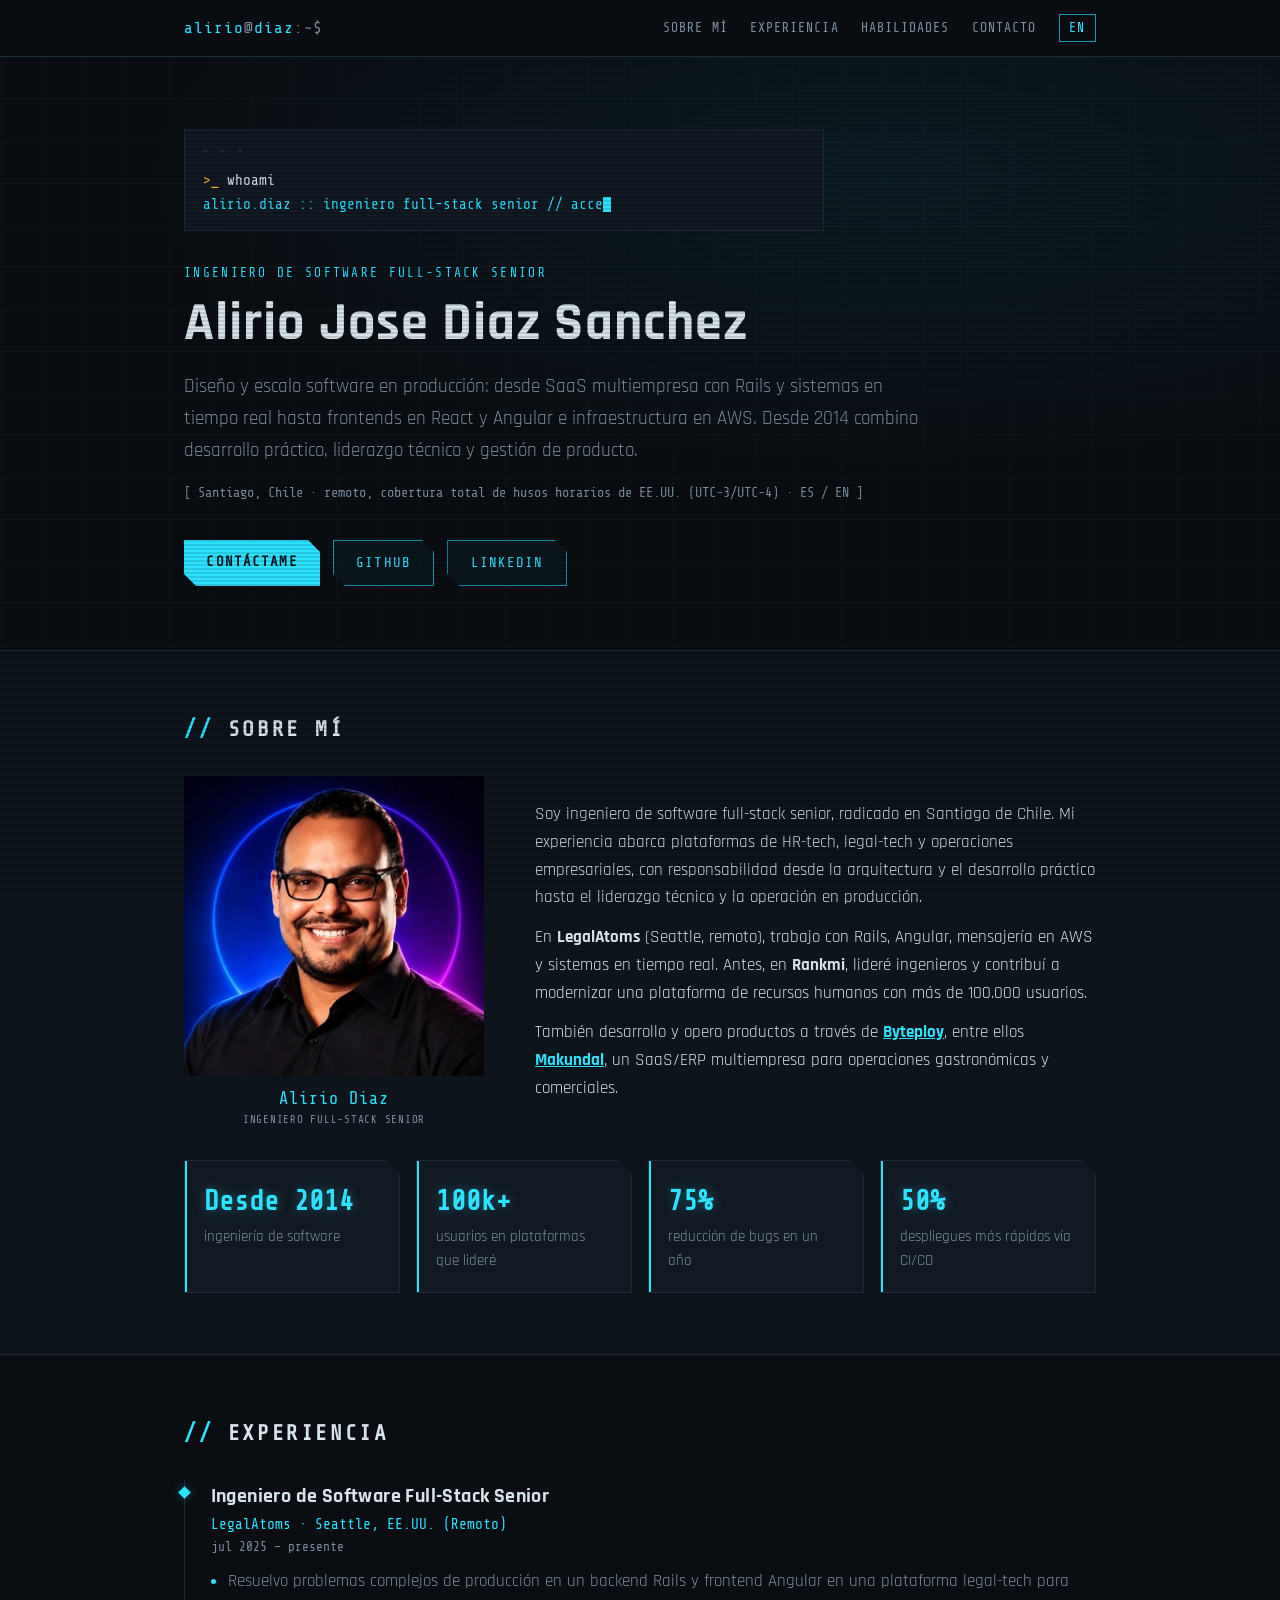
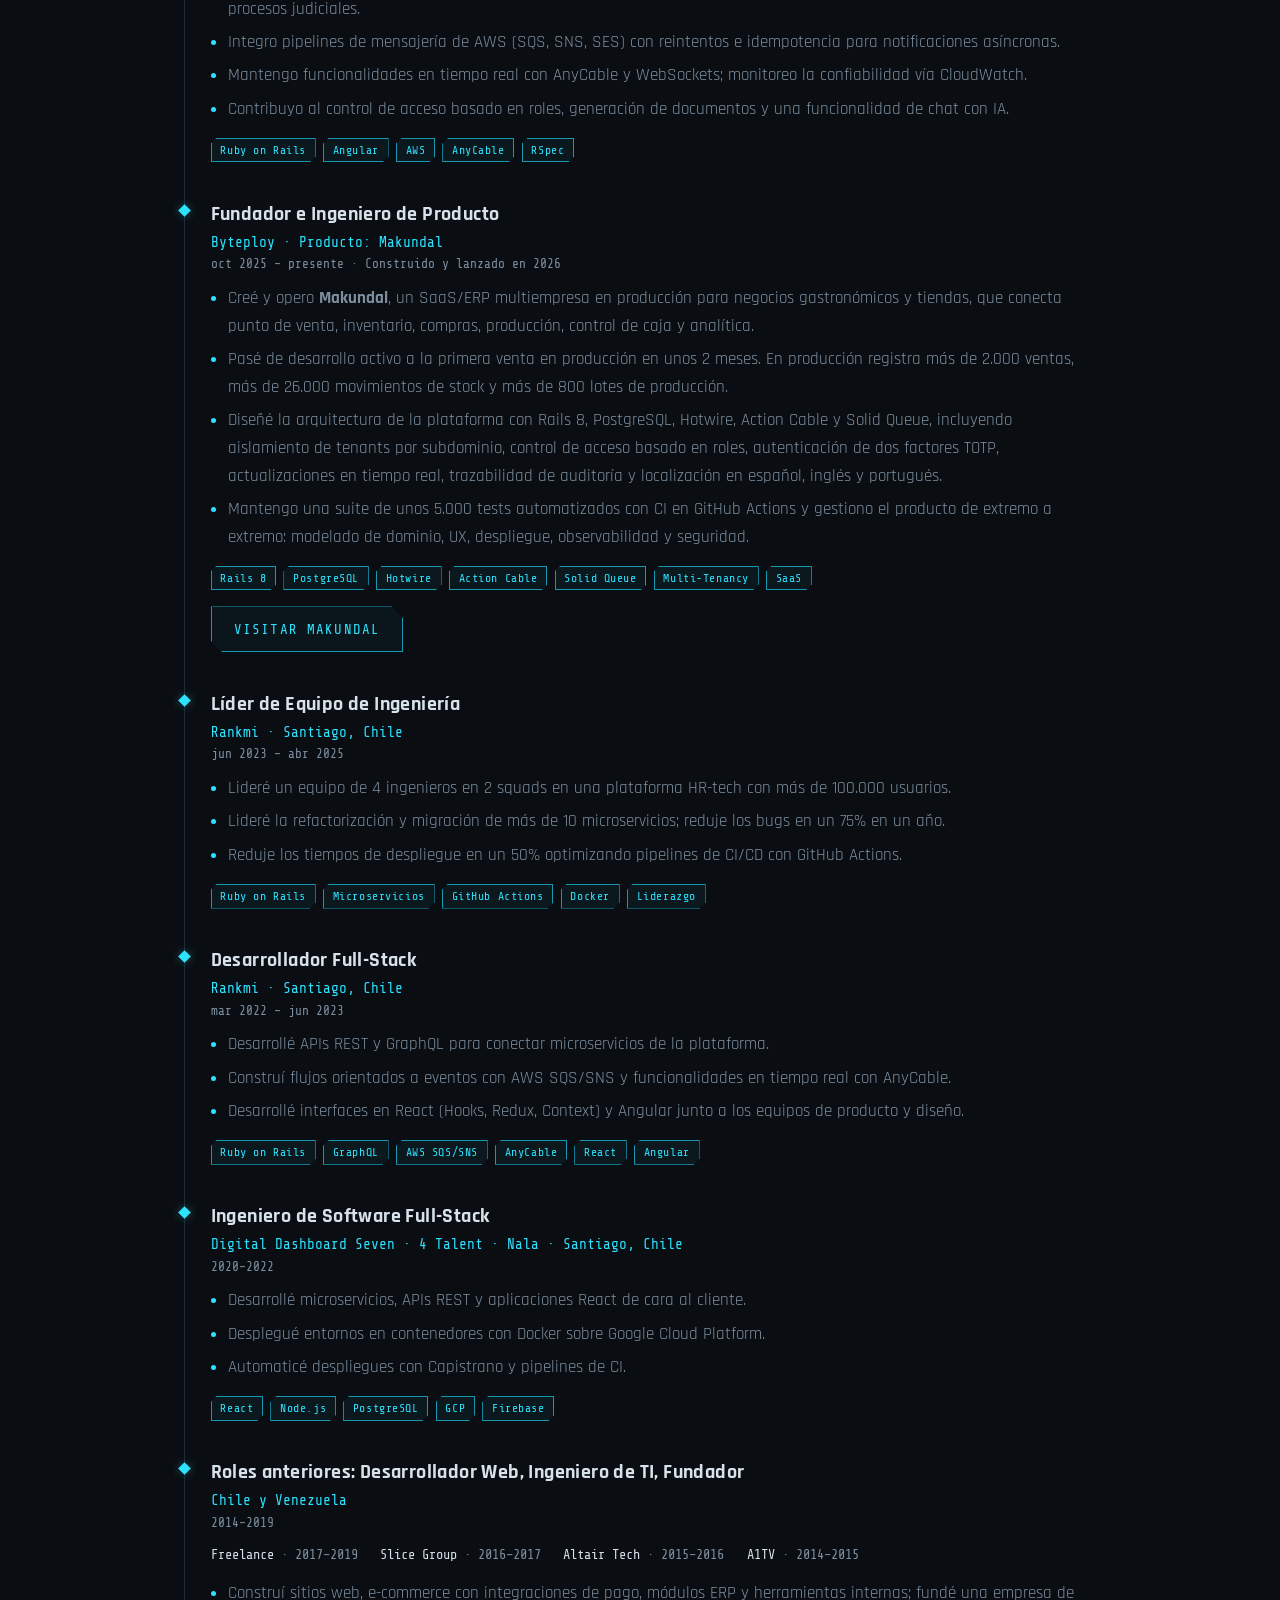
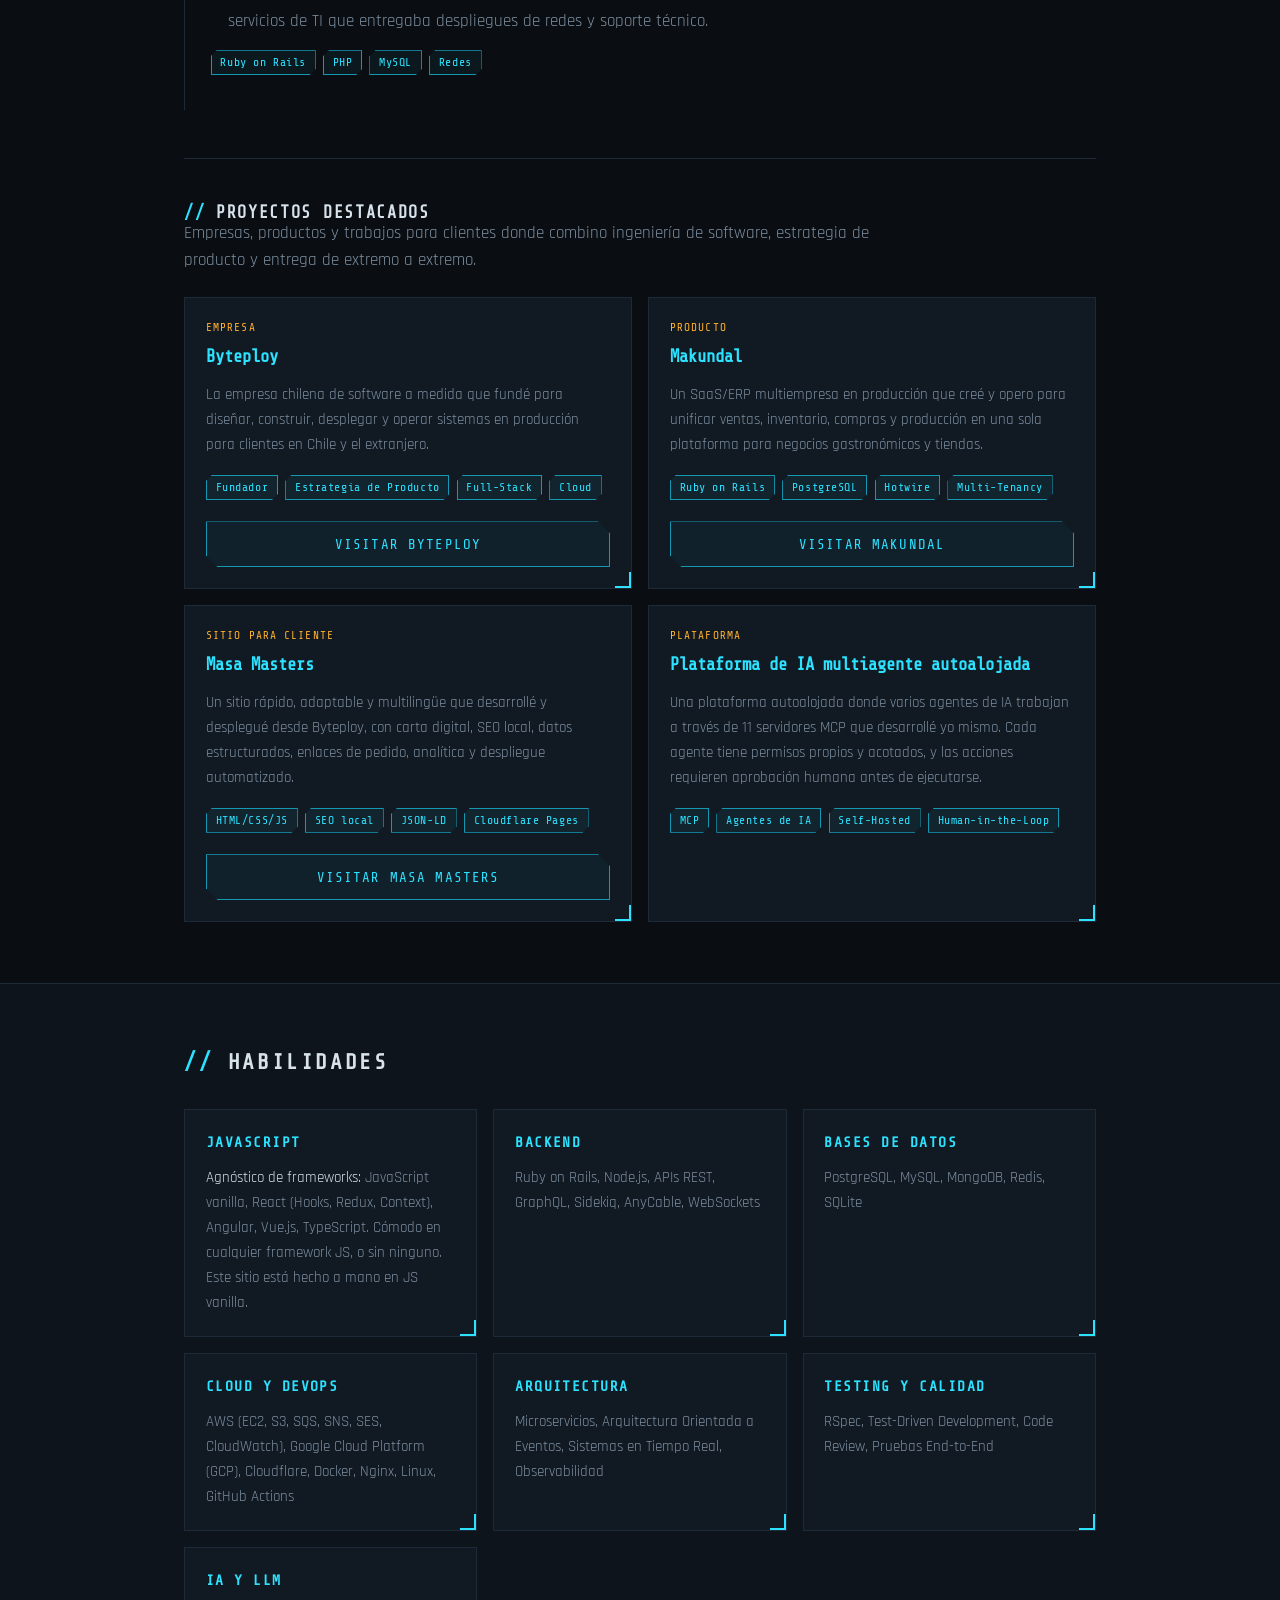
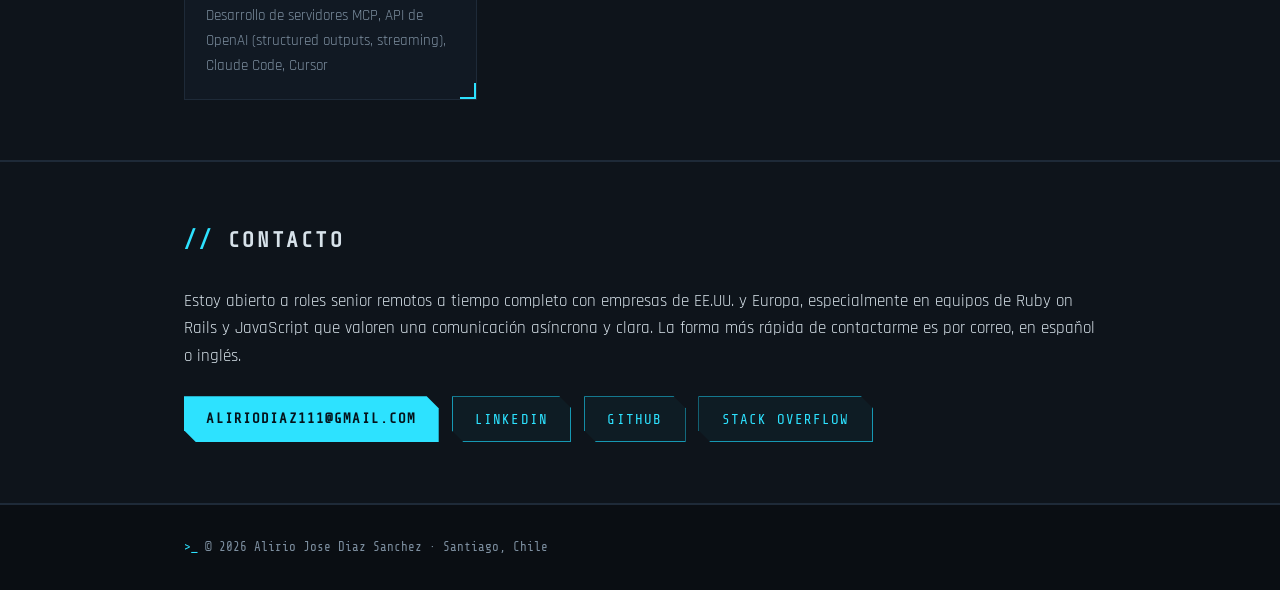
==== commit 388f91fa: "Refresh portfolio: split Rankmi roles, Makundal metrics, AI platform, remove creator section - Remov" ====
--- a/es/index.html
+++ b/es/index.html
@@ -46,7 +46,7 @@
         "name": "Alirio Diaz | Ingeniero Full-Stack Senior",
         "isPartOf": { "@id": "https://aliriods.github.io/#website" },
         "inLanguage": "es",
-        "dateModified": "2026-08-31",
+        "dateModified": "2026-11-10",
         "mainEntity": { "@id": "https://aliriods.github.io/#person" }
       },
       {
@@ -83,7 +83,7 @@
           "@type": "CollegeOrUniversity",
           "name": "Universidad Nacional Experimental Politécnica de la Fuerza Armada (UNEFA)"
         },
-        "knowsAbout": ["Ruby on Rails", "React", "Angular", "JavaScript", "TypeScript", "PostgreSQL", "AWS", "Google Cloud Platform", "Cloudflare", "Apache Kafka", "Docker", "GraphQL", "Microservicios", "Arquitectura Orientada a Eventos", "SaaS Multi-Tenant", "Sistemas ERP", "Hotwire", "Ingeniería de Producto"],
+        "knowsAbout": ["Ruby on Rails", "React", "Angular", "JavaScript", "TypeScript", "PostgreSQL", "AWS", "Google Cloud Platform", "Cloudflare", "Docker", "GraphQL", "Microservicios", "Arquitectura Orientada a Eventos", "SaaS Multi-Tenant", "Sistemas ERP", "Hotwire", "Model Context Protocol (MCP)", "Integración de LLM", "Ingeniería de Producto"],
         "knowsLanguage": ["es", "en"],
         "sameAs": [
           "https://github.com/AlirioDS",
@@ -115,7 +115,6 @@
       <a href="#about">Sobre mí</a>
       <a href="#experience">Experiencia</a>
       <a href="#skills">Habilidades</a>
-      <a href="#creator">Creador</a>
       <a href="#contact">Contacto</a>
       <a class="lang" href="../" hreflang="en" lang="en" aria-label="Cambiar a inglés">EN</a>
     </div>
@@ -173,7 +172,7 @@
     <div class="job reveal">
       <h3>Ingeniero de Software Full-Stack Senior</h3>
       <p class="org">LegalAtoms · Seattle, EE.UU. (Remoto)</p>
-      <p class="period">ago 2025 – presente</p>
+      <p class="period">jul 2025 – presente</p>
       <ul>
         <li>Resuelvo problemas complejos de producción en un backend Rails y frontend Angular en una plataforma legal-tech para procesos judiciales.</li>
         <li>Integro pipelines de mensajería de AWS (SQS, SNS, SES) con reintentos e idempotencia para notificaciones asíncronas.</li>
@@ -185,14 +184,15 @@
 
     <div class="job reveal">
       <h3>Fundador e Ingeniero de Producto</h3>
-      <p class="org">Makundal · Producto independiente, operado a través de Byteploy</p>
-      <p class="period">2024 – presente</p>
+      <p class="org">Byteploy · Producto: Makundal</p>
+      <p class="period">oct 2025 – presente · Construido y lanzado en 2026</p>
       <ul>
         <li>Creé y opero <strong>Makundal</strong>, un SaaS/ERP multiempresa en producción para negocios gastronómicos y tiendas, que conecta punto de venta, inventario, compras, producción, control de caja y analítica.</li>
-        <li>Diseñé la arquitectura de la plataforma con Ruby on Rails, PostgreSQL y Hotwire, incluyendo aislamiento de tenants por subdominio, control de acceso basado en roles, autenticación de dos factores TOTP, actualizaciones en tiempo real, trazabilidad de auditoría y localización en español, inglés y portugués.</li>
-        <li>Gestiono el ciclo de vida completo del producto: modelado de dominio, UX, pruebas automatizadas, CI/CD, despliegue cloud, observabilidad y seguridad.</li>
-      </ul>
-      <div class="tags"><span class="tag">Ruby on Rails</span><span class="tag">PostgreSQL</span><span class="tag">Hotwire</span><span class="tag">Multi-Tenancy</span><span class="tag">SaaS</span><span class="tag">Ingeniería de Producto</span></div>
+        <li>Pasé de desarrollo activo a la primera venta en producción en unos 2 meses. En producción registra más de 2.000 ventas, más de 26.000 movimientos de stock y más de 800 lotes de producción.</li>
+        <li>Diseñé la arquitectura de la plataforma con Rails 8, PostgreSQL, Hotwire, Action Cable y Solid Queue, incluyendo aislamiento de tenants por subdominio, control de acceso basado en roles, autenticación de dos factores TOTP, actualizaciones en tiempo real, trazabilidad de auditoría y localización en español, inglés y portugués.</li>
+        <li>Mantengo una suite de unos 5.000 tests automatizados con CI en GitHub Actions y gestiono el producto de extremo a extremo: modelado de dominio, UX, despliegue, observabilidad y seguridad.</li>
+      </ul>
+      <div class="tags"><span class="tag">Rails 8</span><span class="tag">PostgreSQL</span><span class="tag">Hotwire</span><span class="tag">Action Cable</span><span class="tag">Solid Queue</span><span class="tag">Multi-Tenancy</span><span class="tag">SaaS</span></div>
       <div class="job-actions">
         <a class="btn ghost" href="https://makundal.com/" target="_blank" rel="noopener noreferrer" aria-label="Visitar Makundal (se abre en una pestaña nueva)">Visitar Makundal</a>
       </div>
@@ -201,15 +201,25 @@
     <div class="job reveal">
       <h3>Líder de Equipo de Ingeniería</h3>
       <p class="org">Rankmi · Santiago, Chile</p>
-      <p class="period">mar 2022 – abr 2025</p>
+      <p class="period">jun 2023 – abr 2025</p>
       <ul>
         <li>Lideré un equipo de 4 ingenieros en 2 squads en una plataforma HR-tech con más de 100.000 usuarios.</li>
-        <li>Refactoricé y migré más de 10 microservicios; reduje los bugs en un 75% en un año.</li>
+        <li>Lideré la refactorización y migración de más de 10 microservicios; reduje los bugs en un 75% en un año.</li>
         <li>Reduje los tiempos de despliegue en un 50% optimizando pipelines de CI/CD con GitHub Actions.</li>
-        <li>Construí flujos orientados a eventos con Apache Kafka y AWS SQS/SNS, y colaboración en tiempo real con AnyCable.</li>
-        <li>Modernicé interfaces en React (Hooks, Redux, Context) y Angular junto a los equipos de producto y diseño.</li>
-      </ul>
-      <div class="tags"><span class="tag">Ruby on Rails</span><span class="tag">React</span><span class="tag">Kafka</span><span class="tag">GraphQL</span><span class="tag">Docker</span><span class="tag">Liderazgo</span></div>
+      </ul>
+      <div class="tags"><span class="tag">Ruby on Rails</span><span class="tag">Microservicios</span><span class="tag">GitHub Actions</span><span class="tag">Docker</span><span class="tag">Liderazgo</span></div>
+    </div>
+
+    <div class="job reveal">
+      <h3>Desarrollador Full-Stack</h3>
+      <p class="org">Rankmi · Santiago, Chile</p>
+      <p class="period">mar 2022 – jun 2023</p>
+      <ul>
+        <li>Desarrollé APIs REST y GraphQL para conectar microservicios de la plataforma.</li>
+        <li>Construí flujos orientados a eventos con AWS SQS/SNS y funcionalidades en tiempo real con AnyCable.</li>
+        <li>Desarrollé interfaces en React (Hooks, Redux, Context) y Angular junto a los equipos de producto y diseño.</li>
+      </ul>
+      <div class="tags"><span class="tag">Ruby on Rails</span><span class="tag">GraphQL</span><span class="tag">AWS SQS/SNS</span><span class="tag">AnyCable</span><span class="tag">React</span><span class="tag">Angular</span></div>
     </div>
 
     <div class="job reveal">
@@ -228,6 +238,12 @@
       <h3>Roles anteriores: Desarrollador Web, Ingeniero de TI, Fundador</h3>
       <p class="org">Chile y Venezuela</p>
       <p class="period">2014–2019</p>
+      <ul class="role-list">
+        <li><strong>Freelance</strong> · 2017–2019</li>
+        <li><strong>Slice Group</strong> · 2016–2017</li>
+        <li><strong>Altair Tech</strong> · 2015–2016</li>
+        <li><strong>A1TV</strong> · 2014–2015</li>
+      </ul>
       <ul>
         <li>Construí sitios web, e-commerce con integraciones de pago, módulos ERP y herramientas internas; fundé una empresa de servicios de TI que entregaba despliegues de redes y soporte técnico.</li>
       </ul>
@@ -267,6 +283,13 @@
             <a class="btn ghost" href="https://masamasters.cl/" target="_blank" rel="noopener noreferrer" aria-label="Visitar Masa Masters (se abre en una pestaña nueva)">Visitar Masa Masters</a>
           </div>
         </article>
+
+        <article class="work-card reveal">
+          <p class="work-type">Plataforma</p>
+          <h4>Plataforma de IA multiagente autoalojada</h4>
+          <p>Una plataforma autoalojada donde varios agentes de IA trabajan a través de 11 servidores MCP que desarrollé yo mismo. Cada agente tiene permisos propios y acotados, y las acciones requieren aprobación humana antes de ejecutarse.</p>
+          <div class="tags"><span class="tag">MCP</span><span class="tag">Agentes de IA</span><span class="tag">Self-Hosted</span><span class="tag">Human-in-the-Loop</span></div>
+        </article>
       </div>
     </div>
   </div>
@@ -280,38 +303,9 @@
       <div class="skill-card reveal"><h3>Backend</h3><p>Ruby on Rails, Node.js, APIs REST, GraphQL, Sidekiq, AnyCable, WebSockets</p></div>
       <div class="skill-card reveal"><h3>Bases de datos</h3><p>PostgreSQL, MySQL, MongoDB, Redis, SQLite</p></div>
       <div class="skill-card reveal"><h3>Cloud y DevOps</h3><p>AWS (EC2, S3, SQS, SNS, SES, CloudWatch), Google Cloud Platform (GCP), Cloudflare, Docker, Nginx, Linux, GitHub Actions</p></div>
-      <div class="skill-card reveal"><h3>Arquitectura</h3><p>Microservicios, Arquitectura Orientada a Eventos, Apache Kafka, Sistemas en Tiempo Real, Observabilidad</p></div>
+      <div class="skill-card reveal"><h3>Arquitectura</h3><p>Microservicios, Arquitectura Orientada a Eventos, Sistemas en Tiempo Real, Observabilidad</p></div>
       <div class="skill-card reveal"><h3>Testing y Calidad</h3><p>RSpec, Test-Driven Development, Code Review, Pruebas End-to-End</p></div>
-    </div>
-  </div>
-</section>
-
-<section id="creator">
-  <div class="container">
-    <h2 class="reveal">Creador y Streaming</h2>
-    <div class="creator-grid">
-      <figure class="creator-profile reveal">
-        <img src="../assets/alirioplay-avatar.webp" alt="Avatar ilustrado de AlirioPlay" width="480" height="480" loading="lazy" decoding="async">
-        <figcaption>
-          <span class="creator-handle">@AlirioPlay</span>
-          <span class="creator-language">Contenido en español</span>
-        </figcaption>
-      </figure>
-      <div class="creator-copy reveal">
-        <p class="creator-lede">Además de mi trabajo en ingeniería de software, creo contenido de <strong>gaming y streaming en español</strong> bajo el nombre AlirioPlay, centrado en FPS y juegos multijugador: gameplays, primeras impresiones, actualizaciones y partidas con amigos.</p>
-        <p>Detrás de las transmisiones, uso <strong>OBS</strong> con un <strong>servidor dedicado que ejecuta Restreamer</strong> para multistreaming, respaldado por mi laboratorio doméstico (home lab), infraestructura de red y automatizaciones. Esta configuración es una extensión práctica de cómo abordo la infraestructura: observable, repetible y preparada para evolucionar.</p>
-        <div class="tags">
-          <span class="tag">OBS</span><span class="tag">Restreamer</span><span class="tag">Multistreaming</span><span class="tag">Home Lab</span><span class="tag">Redes</span><span class="tag">Automatización</span>
-        </div>
-        <div class="creator-links">
-          <a class="btn primary" href="https://www.youtube.com/@AlirioPlay" target="_blank" rel="me noopener noreferrer" aria-label="YouTube (se abre en una pestaña nueva)">YouTube</a>
-          <a class="btn ghost" href="https://www.twitch.tv/alirioplay" target="_blank" rel="me noopener noreferrer" aria-label="Twitch (se abre en una pestaña nueva)">Twitch</a>
-          <a class="btn ghost" href="https://www.instagram.com/alirioplay/" target="_blank" rel="me noopener noreferrer" aria-label="Instagram (se abre en una pestaña nueva)">Instagram</a>
-          <a class="btn ghost" href="https://www.tiktok.com/@alirioplay" target="_blank" rel="me noopener noreferrer" aria-label="TikTok (se abre en una pestaña nueva)">TikTok</a>
-          <a class="btn ghost" href="https://x.com/AlirioDS" target="_blank" rel="me noopener noreferrer" aria-label="X (@AlirioDS, se abre en una pestaña nueva)">X (@AlirioDS)</a>
-          <a class="btn ghost" href="https://kick.com/alirioplay" target="_blank" rel="me noopener noreferrer" aria-label="Kick (se abre en una pestaña nueva)">Kick</a>
-        </div>
-      </div>
+      <div class="skill-card reveal"><h3>IA y LLM</h3><p>Desarrollo de servidores MCP, API de OpenAI (structured outputs, streaming), Claude Code, Cursor</p></div>
     </div>
   </div>
 </section>
@@ -319,7 +313,7 @@
 <section class="alt" id="contact">
   <div class="container reveal">
     <h2>Contacto</h2>
-    <p>Estoy abierto a colaborar en proyectos de Ruby on Rails y JavaScript, especialmente con equipos remotos que valoren una comunicación asíncrona y clara. La forma más rápida de contactarme es por correo, en español o inglés.</p>
+    <p>Estoy abierto a roles senior remotos a tiempo completo con empresas de EE.UU. y Europa, especialmente en equipos de Ruby on Rails y JavaScript que valoren una comunicación asíncrona y clara. La forma más rápida de contactarme es por correo, en español o inglés.</p>
     <div class="contact-links">
       <a class="btn primary" href="mailto:aliriodiaz111@gmail.com">aliriodiaz111@gmail.com</a>
       <a class="btn ghost" href="https://www.linkedin.com/in/alirio-diaz" target="_blank" rel="me noopener noreferrer" aria-label="LinkedIn (se abre en una pestaña nueva)">LinkedIn</a>
--- a/style.css
+++ b/style.css
@@ -227,6 +227,9 @@
 .job ul { margin: 0.5rem 0 0.9rem 1.1rem; color: var(--text-muted); }
 .job li { margin-bottom: 0.35rem; }
 .job li::marker { color: var(--accent); }
+.job ul.role-list { list-style: none; margin-left: 0; display: flex; flex-wrap: wrap; gap: 0.3rem 1.4rem; font-family: var(--mono); font-size: 0.85rem; }
+.job ul.role-list li { margin-bottom: 0; }
+.job ul.role-list strong { color: var(--text); font-weight: 400; }
 .job-actions { display: flex; flex-wrap: wrap; gap: 0.8rem; margin-top: 1rem; }
 .tags { display: flex; flex-wrap: wrap; gap: 0.45rem; }
 .tag {
@@ -278,41 +281,6 @@
 .skill-card h3 { font-family: var(--mono); font-size: 0.92rem; margin-bottom: 0.6rem; color: var(--accent); text-transform: uppercase; letter-spacing: 0.1em; }
 .skill-card p { color: var(--text-muted); font-size: 0.95rem; }
 .skill-card .hl { color: var(--text); }
-
-/* creator */
-.creator-grid {
-  display: grid; grid-template-columns: minmax(180px, 230px) minmax(0, 1fr);
-  gap: clamp(1.8rem, 5vw, 3.2rem); align-items: center;
-}
-.creator-profile {
-  margin: 0; padding: 0.65rem; background: var(--panel); border: 1px solid var(--border);
-  position: relative;
-  clip-path: polygon(0 0, calc(100% - 16px) 0, 100% 16px, 100% 100%, 16px 100%, 0 calc(100% - 16px));
-}
-.creator-profile::after {
-  content: ""; position: absolute; right: 0; bottom: 0;
-  width: 16px; height: 16px;
-  border-right: 2px solid var(--accent); border-bottom: 2px solid var(--accent);
-}
-.creator-profile img {
-  display: block; width: 100%; height: auto; aspect-ratio: 1; object-fit: cover;
-  border: 1px solid var(--border);
-}
-.creator-profile figcaption {
-  display: flex; flex-direction: column; align-items: center;
-  padding: 0.75rem 0.4rem 0.25rem; font-family: var(--mono); line-height: 1.35;
-}
-.creator-handle { color: var(--accent); letter-spacing: 0.06em; }
-.creator-language {
-  margin-top: 0.15rem; color: var(--text-muted); font-size: 0.7rem;
-  letter-spacing: 0.08em; text-transform: uppercase;
-}
-.creator-copy p { color: var(--text-muted); }
-.creator-copy p + p { margin-top: 0.9rem; }
-.creator-copy strong { color: var(--text); }
-.creator-copy .creator-lede { color: var(--text); font-size: 1.08rem; }
-.creator-copy .tags { margin-top: 1.25rem; }
-.creator-links { display: flex; flex-wrap: wrap; gap: 0.8rem; margin-top: 1.6rem; }
 
 /* contact */
 .contact-links { display: flex; flex-wrap: wrap; gap: 0.8rem; margin-top: 1.6rem; }
@@ -336,9 +304,6 @@
   .about-grid { grid-template-columns: 1fr; }
   .professional-profile { width: min(100%, 300px); margin: 0 auto; }
   .job-actions .btn { flex: 1 1 12rem; text-align: center; }
-  .creator-grid { grid-template-columns: 1fr; }
-  .creator-profile { width: min(100%, 220px); margin: 0 auto; }
-  .creator-links .btn { flex: 1 1 8rem; text-align: center; }
 }
 @media (max-width: 520px) {
   .terminal .out { min-height: 3.3em; }
@@ -348,9 +313,6 @@
 }
 @media (min-width: 600px) {
   .work-grid { grid-template-columns: repeat(2, minmax(0, 1fr)); }
-}
-@media (min-width: 900px) {
-  .work-grid { grid-template-columns: repeat(3, minmax(0, 1fr)); }
 }
 @media (prefers-reduced-motion: reduce) {
   .js .reveal { opacity: 1; transform: none; transition: none; }
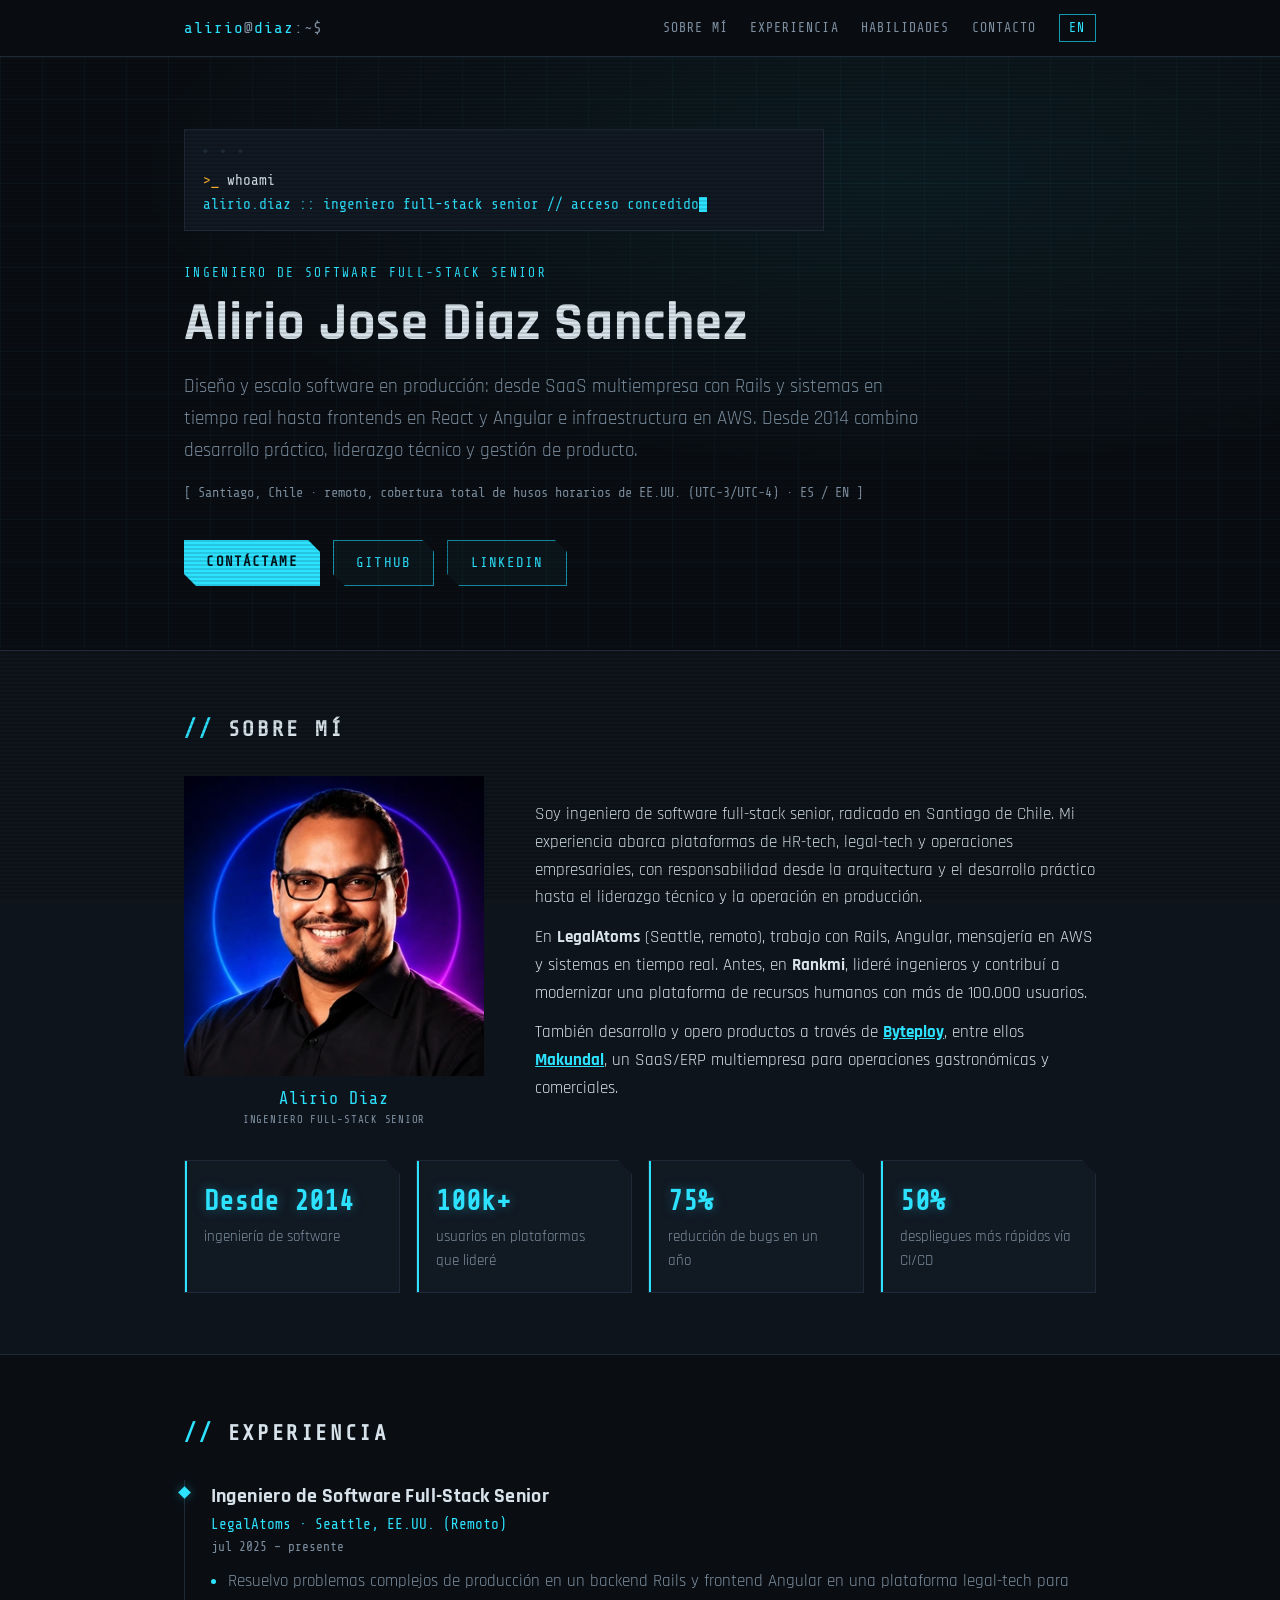
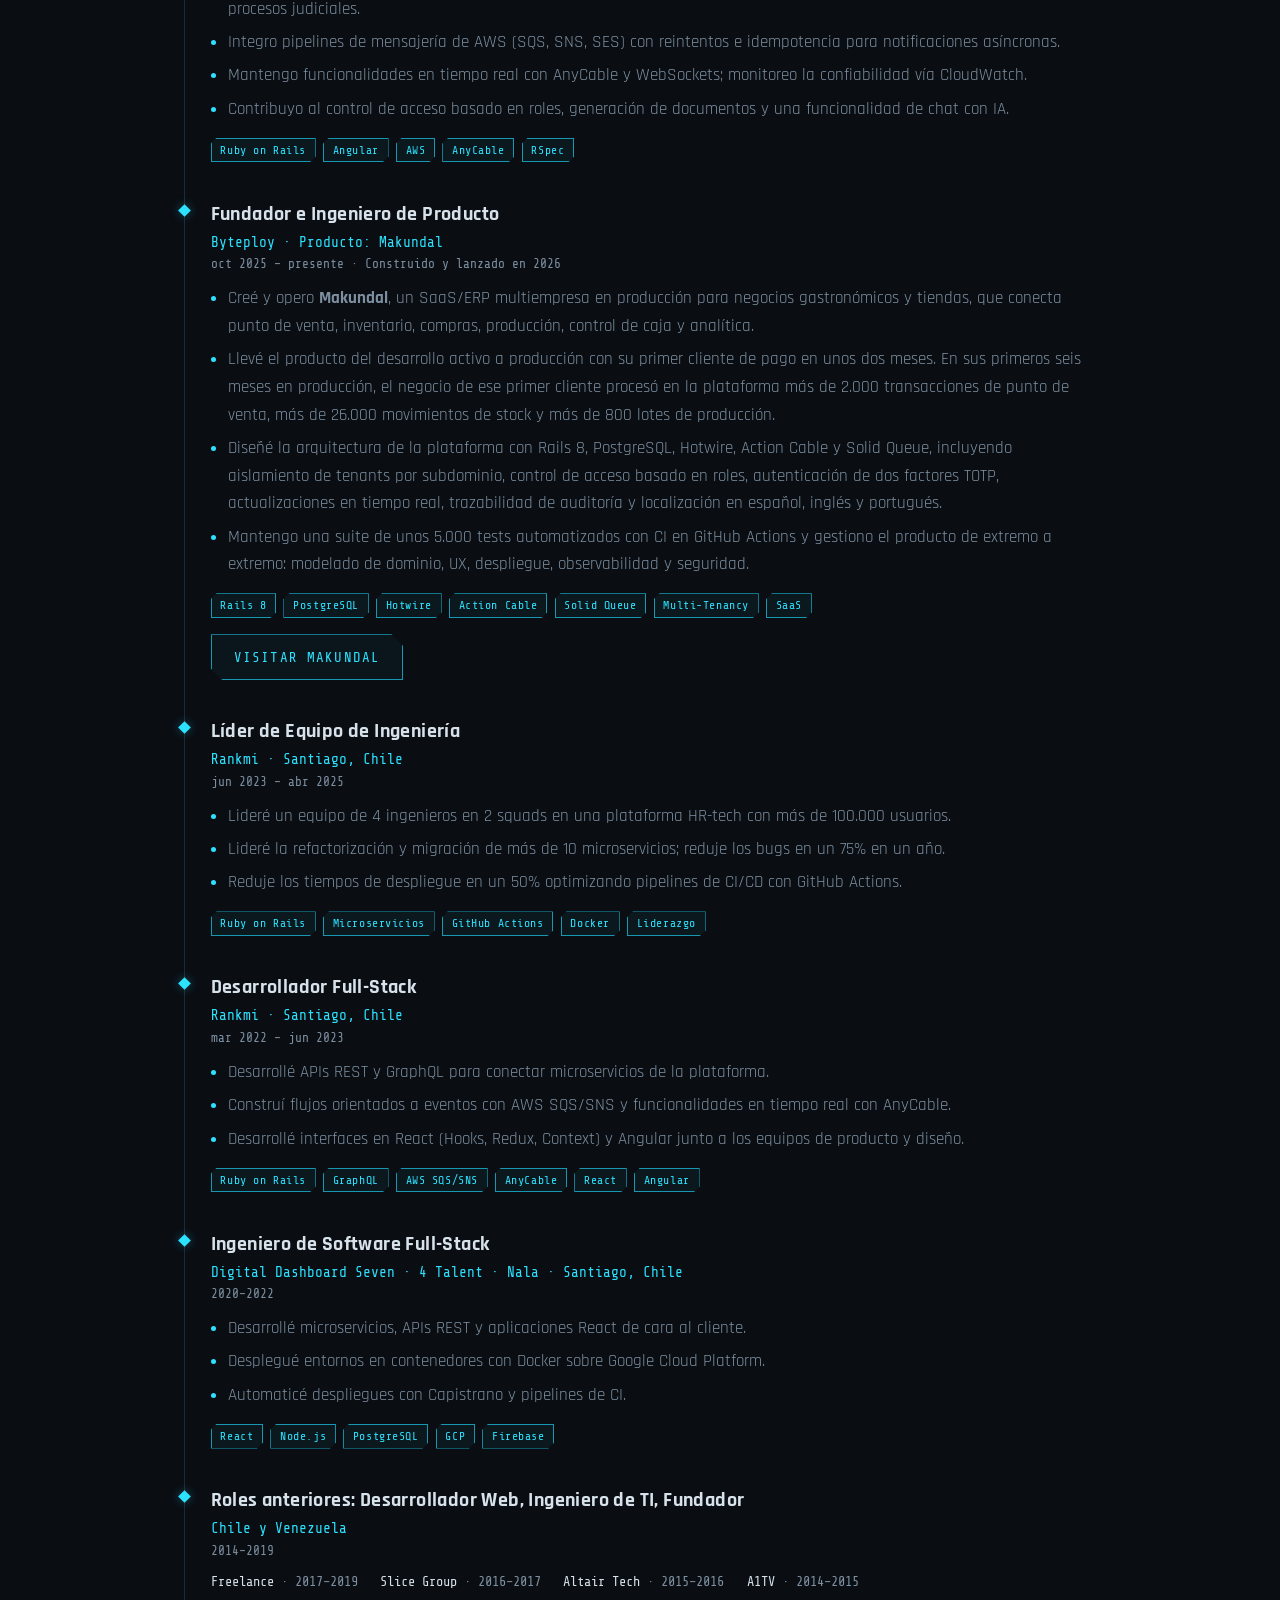
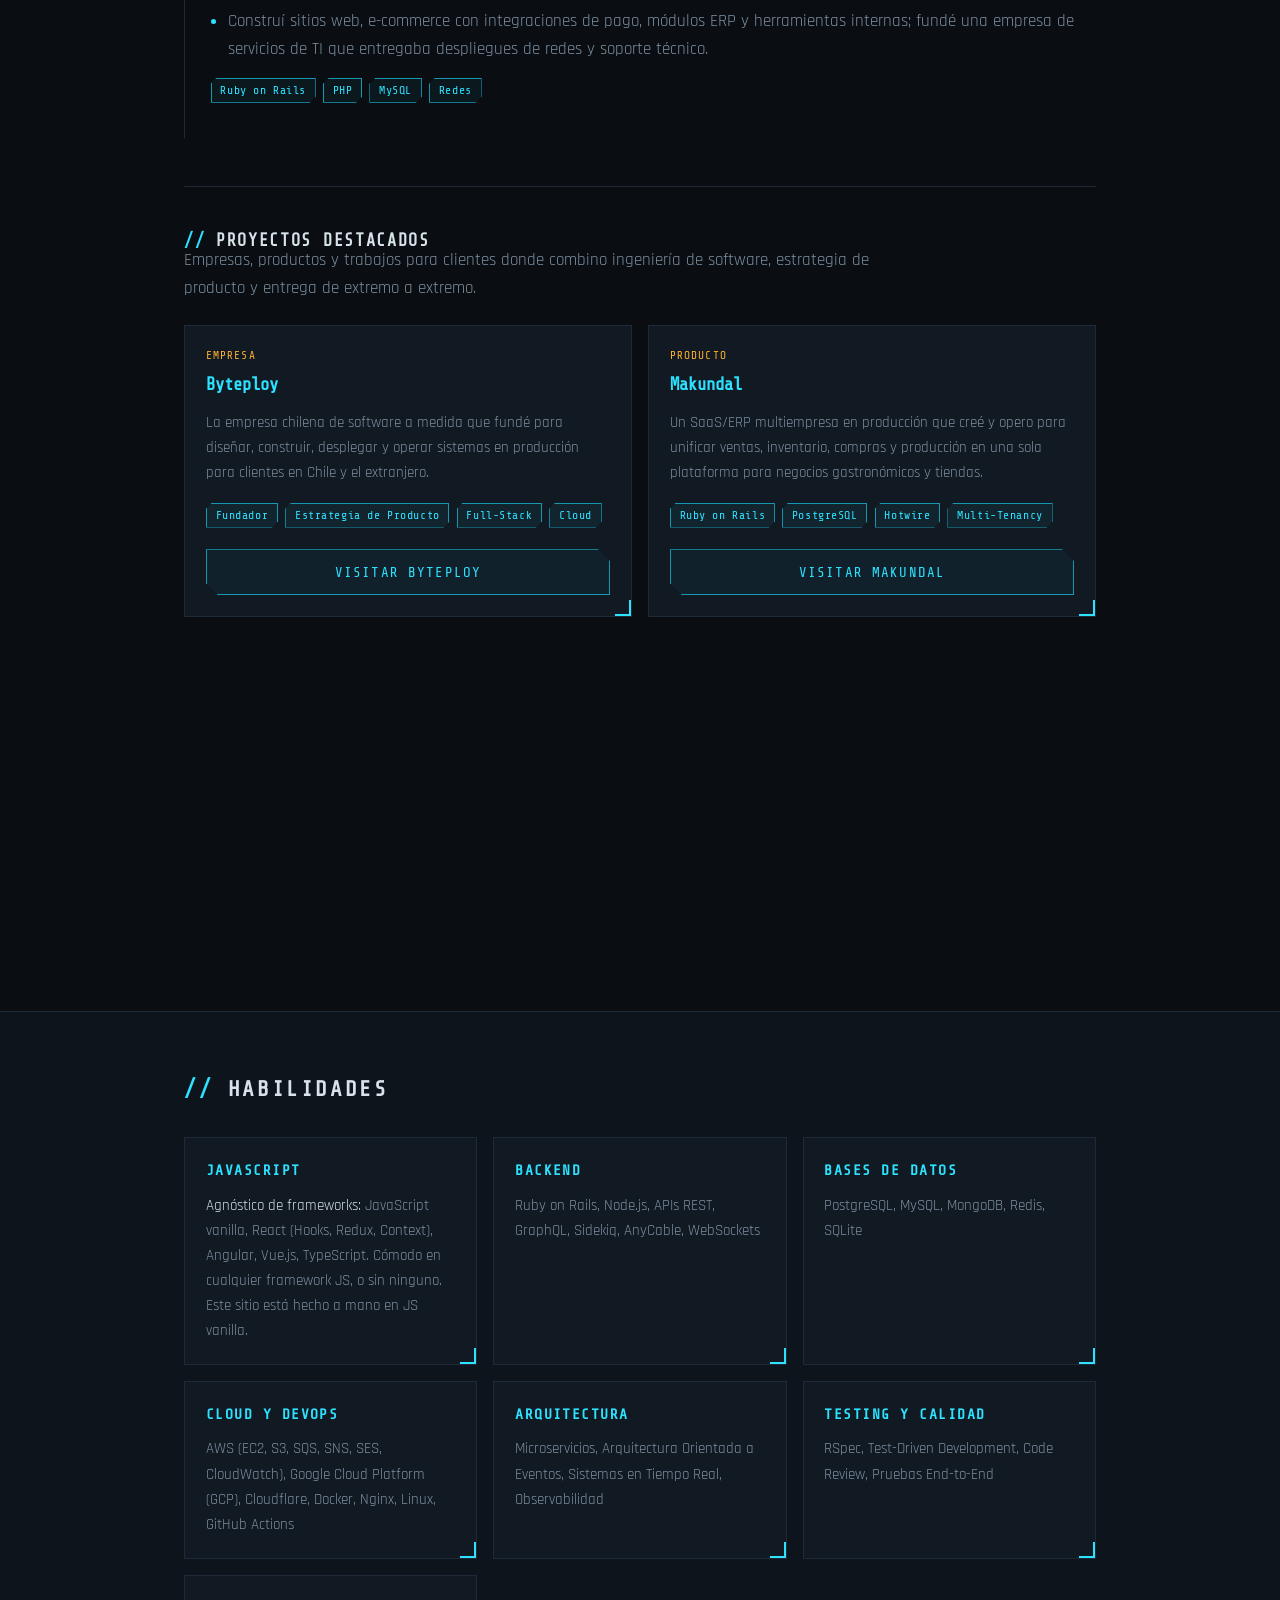
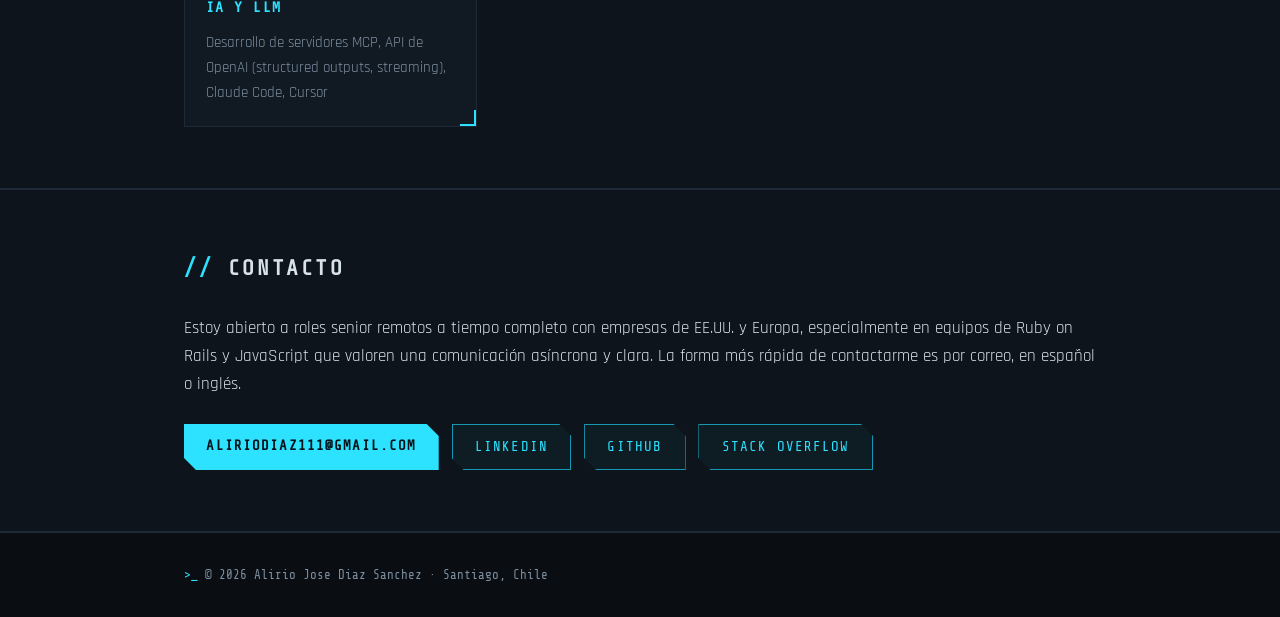
==== commit 37440e11: "Makundal: describe metrics as the first customer's transactions (ES) The numbers are the first custo" ====
--- a/es/index.html
+++ b/es/index.html
@@ -188,7 +188,7 @@
       <p class="period">oct 2025 – presente · Construido y lanzado en 2026</p>
       <ul>
         <li>Creé y opero <strong>Makundal</strong>, un SaaS/ERP multiempresa en producción para negocios gastronómicos y tiendas, que conecta punto de venta, inventario, compras, producción, control de caja y analítica.</li>
-        <li>Pasé de desarrollo activo a la primera venta en producción en unos 2 meses. En producción registra más de 2.000 ventas, más de 26.000 movimientos de stock y más de 800 lotes de producción.</li>
+        <li>Llevé el producto del desarrollo activo a producción con su primer cliente de pago en unos dos meses. En sus primeros seis meses en producción, el negocio de ese primer cliente procesó en la plataforma más de 2.000 transacciones de punto de venta, más de 26.000 movimientos de stock y más de 800 lotes de producción.</li>
         <li>Diseñé la arquitectura de la plataforma con Rails 8, PostgreSQL, Hotwire, Action Cable y Solid Queue, incluyendo aislamiento de tenants por subdominio, control de acceso basado en roles, autenticación de dos factores TOTP, actualizaciones en tiempo real, trazabilidad de auditoría y localización en español, inglés y portugués.</li>
         <li>Mantengo una suite de unos 5.000 tests automatizados con CI en GitHub Actions y gestiono el producto de extremo a extremo: modelado de dominio, UX, despliegue, observabilidad y seguridad.</li>
       </ul>
